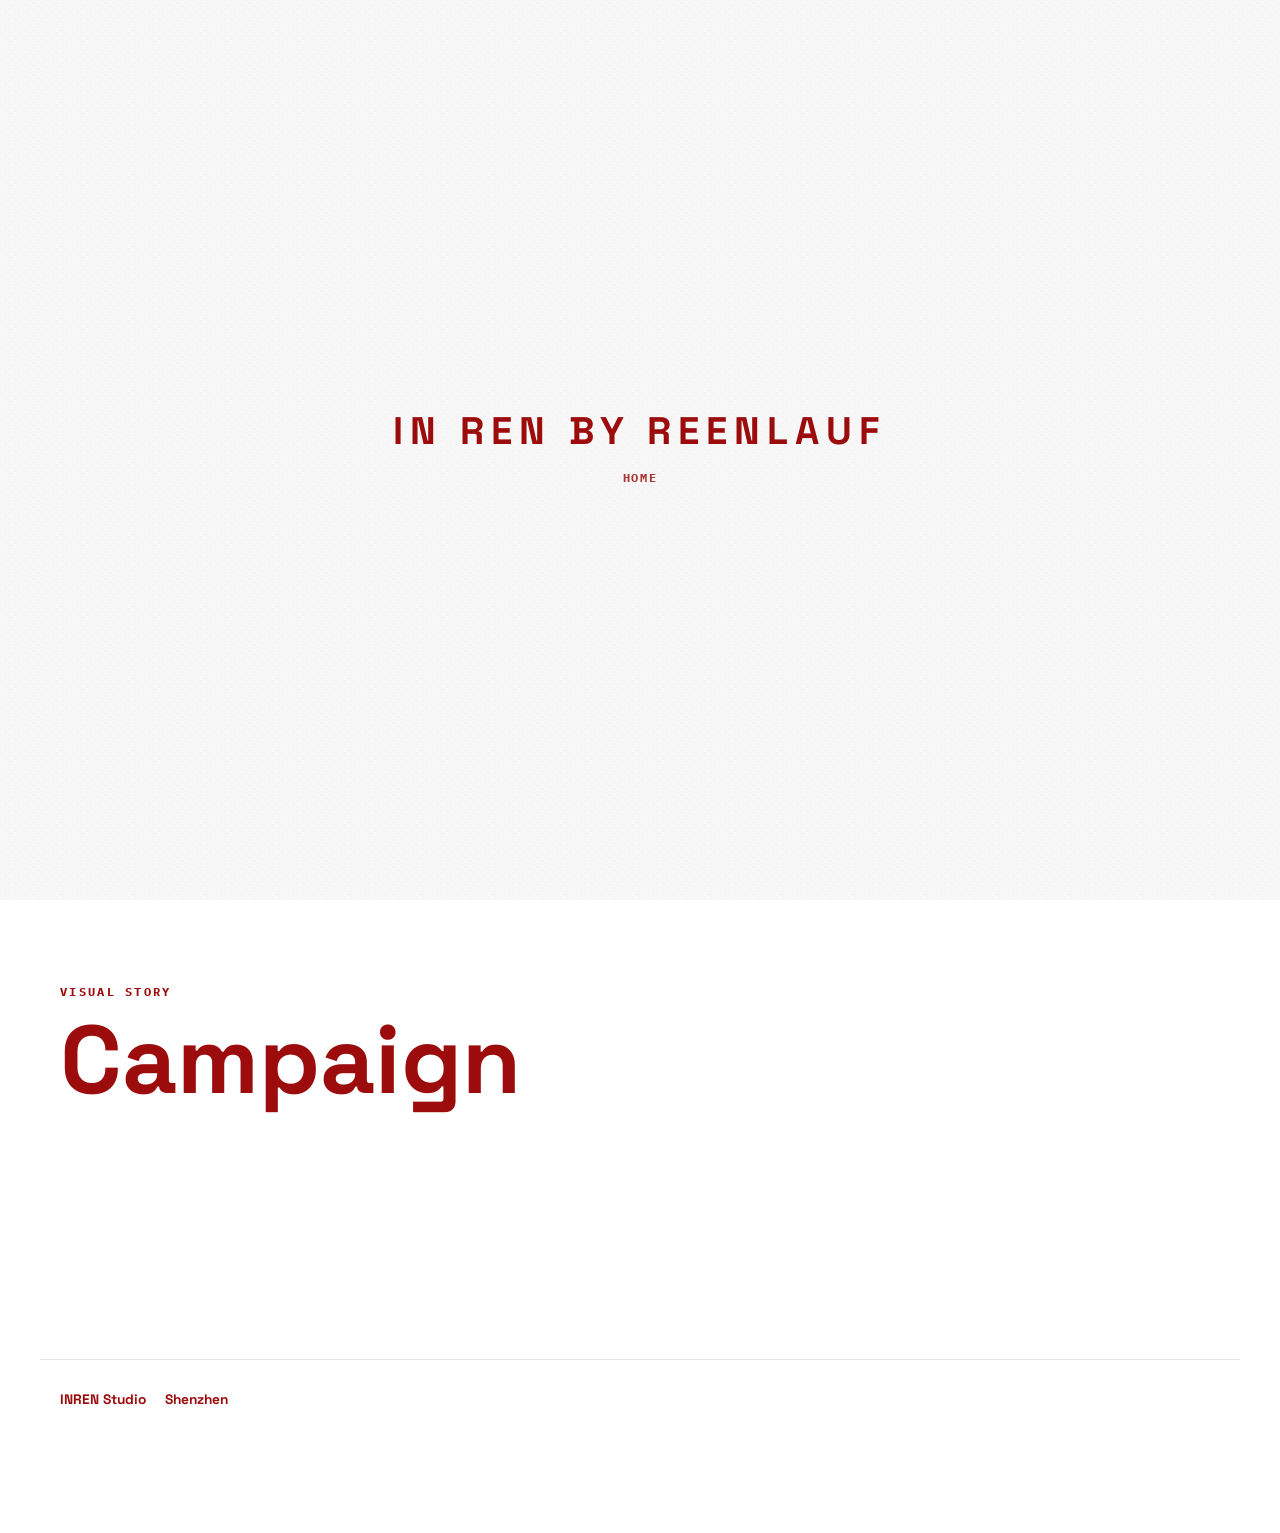
==== campaign.html @ cd832eb6 "feat: load site images from configurable R2 asset base" ====
<!DOCTYPE html>
<html lang="en">
  <head>
    <meta charset="UTF-8" />
    <meta name="viewport" content="width=device-width, initial-scale=1.0" />
    <title>IN REN BY REENLAUF | Campaign</title>
    <meta
      name="description"
      content="IN REN BY REENLAUF campaign showcase."
    />
    <link rel="preconnect" href="https://fonts.googleapis.com" />
    <link rel="preconnect" href="https://fonts.gstatic.com" crossorigin />
    <link
      href="https://fonts.googleapis.com/css2?family=Space+Grotesk:wght@400;500;600;700&family=IBM+Plex+Mono:wght@400;500&display=swap"
      rel="stylesheet"
    />
    <link rel="stylesheet" href="styles.css" />
    <link rel="icon" type="image/png" href="favicon.png" />
    <style>
      body.campaign-page {
        background-image: url('images/visuals/01/IN REN CAMPAIGN/0894.jpg');
        background-size: cover;
        background-position: center -80px;
        background-attachment: fixed;
        color: #9C0C0C;
      }

      .campaign-page .site-header,
      .campaign-page .site-header a,
      .campaign-page .site-header h1,
      .campaign-page .sub-hero,
      .campaign-page .sub-hero p,
      .campaign-page .sub-hero h1,
      .campaign-page .overline,
      .campaign-page .site-footer,
      .campaign-page .site-footer p {
        color: #9C0C0C;
      }

      .campaign-gallery {
        display: grid;
        grid-template-columns: repeat(3, 1fr);
        gap: 0.8rem;
        padding: 2rem 1.25rem;
        max-width: 1200px;
        margin: 0 auto;
      }

      .gallery-item {
        position: relative;
      }

      .gallery-item.landscape-item {
        grid-column: span 2;
        display: flex;
        justify-content: center;
      }

      .gallery-image {
        width: 100%;
        background-size: 100% auto;
        background-position: center;
        background-repeat: no-repeat;
        border: none;
        border-radius: 10px;
        transition: transform 0.3s ease, box-shadow 0.3s ease;
      }

      .gallery-image.landscape-fixed {
        width: 75%;
        aspect-ratio: 3 / 2;
        height: auto !important;
        background-size: cover;
      }

      .gallery-image:hover {
        transform: scale(1.02);
        box-shadow: 0 8px 24px rgba(0, 166, 82, 0.2);
      }

      @media (max-width: 768px) {
        .campaign-gallery {
          grid-template-columns: repeat(2, 1fr);
          gap: 0.8rem;
          padding: 1.5rem 1rem;
        }

        .gallery-item.landscape-item {
          grid-column: span 2;
        }

        .gallery-image.landscape-fixed {
          width: 75%;
        }
      }

      @media (max-width: 480px) {
        .campaign-gallery {
          grid-template-columns: 1fr;
          gap: 0.6rem;
          padding: 1rem;
        }

        .gallery-item.landscape-item {
          grid-column: span 1;
        }

        .gallery-image.landscape-fixed {
          width: 100%;
        }
      }

      .gallery-image {
        cursor: pointer;
      }

      .modal-overlay {
        display: none;
        position: fixed;
        top: 0;
        left: 0;
        width: 100%;
        height: 100%;
        background-color: rgba(0, 0, 0, 0.9);
        z-index: 9999;
        align-items: center;
        justify-content: center;
      }

      .modal-overlay.active {
        display: flex;
      }

      .modal-content {
        position: relative;
        max-width: 90vw;
        max-height: 90vh;
        display: flex;
        align-items: center;
        justify-content: center;
      }

      .campaign-modal-content {
        background: transparent;
        border: none;
        box-shadow: none;
      }

      .modal-image {
        max-width: 90vw;
        max-height: 90vh;
        object-fit: contain;
        border: none;
        outline: none;
        box-shadow: none;
        margin: 0;
        padding: 0;
        display: block;
      }
    </style>
  </head>
  <body class="season-page campaign-page">
    <div class="grain" aria-hidden="true"></div>

    <header class="site-header">
      <div class="header-brand">
        <a class="brand" href="index.html">IN REN BY REENLAUF</a>
      </div>
      <div class="header-nav">
        <nav class="site-nav" aria-label="Main navigation">
          <a href="index.html">Home</a>
        </nav>
      </div>
    </header>

    <main>
      <section class="sub-hero">
        <p class="overline">Visual Story</p>
        <h1>Campaign</h1>
      </section>

      <section class="campaign-gallery">
        <div class="gallery-item">
          <div class="gallery-image" style="background-image: url('images/visuals/01/IN REN CAMPAIGN/1011x.jpg');"></div>
        </div>
        <div class="gallery-item">
          <div class="gallery-image" style="background-image: url('images/visuals/01/IN REN CAMPAIGN/1274x.jpg');"></div>
        </div>
        <div class="gallery-item">
          <div class="gallery-image" style="background-image: url('images/visuals/01/IN REN CAMPAIGN/1340x.jpg');"></div>
        </div>
        <div class="gallery-item">
          <div class="gallery-image" style="background-image: url('images/visuals/01/IN REN CAMPAIGN/0760x.jpg');"></div>
        </div>
        <div class="gallery-item">
          <div class="gallery-image" style="background-image: url('images/visuals/01/IN REN CAMPAIGN/0783.jpg');"></div>
        </div>
        <div class="gallery-item">
          <div class="gallery-image" style="background-image: url('images/visuals/01/IN REN CAMPAIGN/0836x.jpg');"></div>
        </div>
        <div class="gallery-item">
          <div class="gallery-image" style="background-image: url('images/visuals/01/IN REN CAMPAIGN/0864x.jpg');"></div>
        </div>
        <div class="gallery-item">
          <div class="gallery-image" style="background-image: url('images/visuals/01/IN REN CAMPAIGN/1269x.jpg');"></div>
        </div>
      </section>

      <section class="campaign-gallery">
        <div class="gallery-item">
          <div class="gallery-image" style="background-image: url('images/visuals/03/7月/CP/LOOK2/3A9A7864.jpg');"></div>
        </div>
        <div class="gallery-item">
          <div class="gallery-image" style="background-image: url('images/visuals/03/7月/CP/LOOK2/3A9A7931.jpg');"></div>
        </div>
        <div class="gallery-item">
          <div class="gallery-image" style="background-image: url('images/visuals/03/7月/CP/LOOK1/inren07191336.jpg');"></div>
        </div>
        <div class="gallery-item">
          <div class="gallery-image" style="background-image: url('images/visuals/03/7月/CP/LOOK1/inren07191239.jpg');"></div>
        </div>
        <div class="gallery-item">
          <div class="gallery-image" style="background-image: url('images/visuals/03/7月/CP/LOOK1/inren07191218.jpg');"></div>
        </div>
        <div class="gallery-item">
          <div class="gallery-image" style="background-image: url('images/visuals/03/5月/CP look2/238A7598.jpg');"></div>
        </div>
        <div class="gallery-item">
          <div class="gallery-image" style="background-image: url('images/visuals/03/5月/CP look2/238A7443.jpg');"></div>
        </div>
        <div class="gallery-item">
          <div class="gallery-image" style="background-image: url('images/visuals/03/5月/CP look1/238A7214.jpg');"></div>
        </div>
        <div class="gallery-item">
          <div class="gallery-image" style="background-image: url('images/visuals/03/3月/238A96182.jpg');"></div>
        </div>
        <div class="gallery-item">
          <div class="gallery-image" style="background-image: url('images/visuals/03/3月/CP最终修图/LOOK1/238A9411.jpg');"></div>
        </div>
      </section>
    </main>

    <div class="modal-overlay" id="imageModal">
      <div class="modal-content campaign-modal-content">
        <img class="modal-image" id="modalImage" src="" alt="Enlarged image">
      </div>
    </div>

    <footer class="site-footer" id="contact">
      <p>INREN Studio</p>
      <p>Shenzhen</p>
    </footer>

    <script src="asset-base.js"></script>
    <script src="script.js"></script>
    <script>
      // 动态调整图片高度
      document.addEventListener('DOMContentLoaded', function() {
        const galleryImages = document.querySelectorAll('.gallery-image');
        const modal = document.getElementById('imageModal');
        const modalImage = document.getElementById('modalImage');
        const modalContent = document.querySelector('.campaign-modal-content');
        
        // 图片高度调整
        galleryImages.forEach(img => {
          const galleryItem = img.closest('.gallery-item');
          const backgroundImage = img.style.backgroundImage;
          const imageUrl = backgroundImage.replace(/url\(['"]?([^'")]+)['"]?\)/, '$1');
          
          const tempImg = new Image();
          tempImg.onload = function() {
            if (this.width > this.height) {
              img.classList.add('landscape-fixed');
              galleryItem?.classList.add('landscape-item');
              img.style.height = '';
            } else {
              img.classList.remove('landscape-fixed');
              galleryItem?.classList.remove('landscape-item');
              const aspectRatio = this.height / this.width;
              const containerWidth = img.offsetWidth;
              const calculatedHeight = containerWidth * aspectRatio;
              img.style.height = calculatedHeight + 'px';
            }
          };
          tempImg.src = imageUrl;

          // 点击放大图片
          img.addEventListener('click', function() {
            modalImage.src = imageUrl;
            modal.classList.add('active');
            document.body.style.overflow = 'hidden';
          });
        });

        // 点击任意位置关闭
        modal.addEventListener('click', function(e) {
          modal.classList.remove('active');
          document.body.style.overflow = 'auto';
        });

        // 按 ESC 键关闭
        document.addEventListener('keydown', function(e) {
          if (e.key === 'Escape') {
            modal.classList.remove('active');
            document.body.style.overflow = 'auto';
          }
        });
      });
    </script>
  </body>
</html>
---- styles.css ----
:root {
  --bg: #000000;
  --ink: #2d5847;
  --muted: #5a9970;
  --card: rgba(45, 88, 71, 0.62);
  --line: rgba(0, 100, 60, 0.3);
  --accent: #00a652;
  --shadow: rgba(0, 0, 0, 0.5);
  --brand-mx: 50%;
  --brand-my: 50%;
  --brand-radius: 120px;
  --brand-rgb-offset: 0px;
}

* {
  box-sizing: border-box;
}

html,
body {
  margin: 0;
  padding: 0;
}

body {
  font-family: "Space Grotesk", sans-serif;
  color: var(--ink);
  font-weight: 700;
  background:
    radial-gradient(circle at 8% 10%, rgba(0, 166, 82, 0.15) 0%, transparent 32%),
    radial-gradient(circle at 90% 82%, rgba(45, 88, 71, 0.2) 0%, transparent 34%),
    linear-gradient(180deg, #1a1a1a 0%, var(--bg) 58%, #000000 100%);
  min-height: 100vh;
  line-height: 1.45;
}

.grain {
  position: fixed;
  inset: 0;
  pointer-events: none;
  opacity: 0.045;
  background-image: repeating-radial-gradient(circle at 0 0, #000 0, transparent 2px),
    repeating-radial-gradient(circle at 100% 100%, #000 0, transparent 2px);
  background-size: 9px 9px;
  z-index: 0;
}

.site-header,
main,
.site-footer {
  position: relative;
  z-index: 1;
}

.modal-overlay {
  position: fixed;
  inset: 0;
  background-color: rgba(0, 0, 0, 0.8);
  display: flex;
  justify-content: center;
  align-items: center;
  z-index: 9999;
  opacity: 1;
  transition: opacity 0.3s ease;
}

.modal-overlay.hidden {
  opacity: 0;
  pointer-events: none;
}

.modal-content {
  background-color: var(--bg);
  border: 1px solid var(--ink);
  border-radius: 14px;
  padding: 2rem;
  max-width: 500px;
  width: 90%;
  text-align: center;
}

.modal-content p {
  font-family: "Space Grotesk", sans-serif;
  color: var(--ink);
  font-weight: 700;
  margin: 0 0 1.5rem 0;
  line-height: 1.6;
  font-size: 1.3rem;
}

.modal-content a {
  color: var(--accent);
  text-decoration: none;
  font-weight: 700;
}

.modal-content a:hover {
  text-decoration: underline;
}

.modal-close-btn {
  background-color: transparent;
  border: 1px solid var(--ink);
  color: var(--ink);
  padding: 0.75rem 1.5rem;
  font-family: "Space Grotesk", sans-serif;
  font-weight: 700;
  font-size: 0.9rem;
  cursor: pointer;
  border-radius: 8px;
  transition: all 0.2s ease;
}

.modal-close-btn:hover {
  background-color: var(--ink);
  color: var(--bg);
}

.site-header {
  width: 100%;
  height: 100vh;
  position: relative;
  display: flex;
  flex-direction: column;
  justify-content: center;
  align-items: center;
  border-bottom: none;
}

.header-brand {
  width: 100%;
  text-align: center;
  padding: 0 1.25rem;
}

.home-page .site-header {
  justify-content: flex-start;
  align-items: flex-start;
}

.home-page .header-brand {
  text-align: left;
  padding: 1rem 1.25rem 0;
}

.home-page .home-right-image {
  position: absolute;
  right: 2.2rem;
  top: 50%;
  transform: translateY(-50%);
  width: min(50.4vw, 672px);
  height: auto;
  aspect-ratio: var(--home-image-ratio, 3 / 4);
  max-height: min(93.6vh, 984px);
  background-image: var(--home-right-image-url, url("images/visuals/01/IN REN CAMPAIGN/0836x.jpg"));
  background-size: cover;
  background-position: center;
  background-repeat: no-repeat;
  pointer-events: auto;
  overflow: hidden;
  isolation: isolate;
  --ripple-x: 50%;
  --ripple-y: 50%;
  --wave-shift-x: 0px;
  --wave-shift-y: 0px;
}

.home-page .home-right-image::before,
.home-page .home-right-image::after {
  content: "";
  position: absolute;
  inset: 0;
  pointer-events: none;
  opacity: 0;
  transition: opacity 180ms ease;
  transform-origin: var(--ripple-x) var(--ripple-y);
  will-change: transform, opacity;
}

.home-page .home-right-image::before {
  background-image: var(--home-right-image-url, url("images/visuals/01/IN REN CAMPAIGN/0836x.jpg"));
  background-size: cover;
  background-position: calc(50% + var(--wave-shift-x)) calc(50% + var(--wave-shift-y));
  background-repeat: no-repeat;
  mix-blend-mode: normal;
  filter: none;
  mask-image: radial-gradient(
    circle 16vmin at var(--ripple-x) var(--ripple-y),
    rgba(0, 0, 0, 1) 0%,
    rgba(0, 0, 0, 0.92) 28%,
    rgba(0, 0, 0, 0.62) 52%,
    rgba(0, 0, 0, 0.2) 68%,
    transparent 80%
  );
  animation: home-water-refract 1.15s ease-in-out infinite;
}

.home-page .home-right-image::after {
  content: "";
  background: transparent;
  mix-blend-mode: normal;
  animation: none;
}

.home-page .home-right-image.ripple-active::before {
  opacity: 1;
}

@keyframes home-water-refract {
  0% {
    transform: translate3d(0, 0, 0);
    filter: none;
  }
  50% {
    transform: translate3d(0.32%, -0.32%, 0);
    filter: none;
  }
  100% {
    transform: translate3d(0, 0, 0);
    filter: none;
  }
}

@keyframes home-water-rings {
  0% {
    transform: scale(0.88);
    opacity: 0.9;
  }
  100% {
    transform: scale(1.28);
    opacity: 0.25;
  }
}

.home-btns {
  position: absolute;
  bottom: 10px;
  left: 10px;
  width: calc(100% - 20px);
  display: flex;
  gap: 0;
  padding: 0;
  border: 1px solid var(--ink);
  border-radius: 0 0 14px 14px;
  overflow: visible;
}

.home-btn-wrap {
  flex: 1;
  position: static;
  display: flex;
}

.home-btn-wrap > .home-btn {
  flex: 1;
  border-right: 1px solid var(--ink);
  border-radius: 0 0 0 13px;
}

.home-btns > .home-btn {
  border-radius: 0 0 13px 0;
}

.shop-dropdown {
  position: absolute;
  bottom: 100%;
  left: -1px;
  width: calc(100% + 2px);
  display: flex;
  flex-direction: column;
  gap: 0;
  padding: 0;
  border: 1px solid var(--ink);
  border-bottom: 1px solid var(--ink);
  border-radius: 14px 14px 0 0;
  overflow: hidden;
  background: #000000;
  backdrop-filter: blur(8px);
  z-index: 21;
  opacity: 0;
  pointer-events: none;
  transform: translateY(6px);
  transition: opacity 200ms ease, transform 200ms ease;
}

.home-btn-wrap.open .shop-dropdown {
  opacity: 1;
  pointer-events: auto;
  transform: translateY(0);
}

.shop-drop-item {
  display: block;
  padding: 1.1rem 1.4rem;
  border-bottom: 1px solid var(--ink);
  text-align: left;
  text-indent: 0;
  text-transform: uppercase;
  font-family: "IBM Plex Mono", monospace;
  font-size: 0.68rem;
  letter-spacing: 0.16em;
  text-decoration: none;
  color: #00a652;
  font-weight: 700;
  transition: background 180ms ease, color 180ms ease;
}

.shop-drop-item:last-child {
  border-bottom: none;
}

.shop-drop-item:hover {
  background: var(--accent);
  color: #fff;
}

.home-btn {
  flex: 1;
  display: block;
  padding: 1.4rem;
  border: none;
  border-radius: 0;
  text-align: left;
  text-transform: uppercase;
  font-family: "IBM Plex Mono", monospace;
  font-size: 0.72rem;
  letter-spacing: 0.16em;
  text-decoration: none;
  color: var(--ink);
  background: transparent;
  font-weight: 700;
  transition: background 180ms ease, color 180ms ease;
}

.home-btn:hover {
  background: var(--accent);
  color: #fff;
}

.brand {
  text-decoration: none;
  color: var(--ink);
  font-family: "Space Grotesk", sans-serif;
  font-size: clamp(1.4rem, 3vw, 2.6rem);
  font-weight: 900;
  letter-spacing: 0.18em;
}

.brand-button {
  display: inline-block;
  padding: 0.9rem 1.4rem;
  border: 1px solid transparent;
  border-radius: 10px;
  position: relative;
  overflow: hidden;
  isolation: isolate;
  transition: color 180ms ease;
}

.brand-label,
.brand-label-r,
.brand-label-b {
  position: relative;
  display: inline-block;
  pointer-events: none;
}

.brand-label {
  z-index: 2;
}

.brand-label-r,
.brand-label-b {
  position: absolute;
  inset: 0;
  display: grid;
  place-items: center;
  z-index: 4;
  opacity: 0;
  transition: opacity 100ms linear;
  color: currentColor;
  mix-blend-mode: screen;
  -webkit-mask-image: radial-gradient(
    circle var(--brand-radius) at var(--brand-mx) var(--brand-my),
    rgba(0, 0, 0, 1) 0%,
    rgba(0, 0, 0, 0.94) 45%,
    rgba(0, 0, 0, 0.36) 75%,
    rgba(0, 0, 0, 0) 100%
  );
  mask-image: radial-gradient(
    circle var(--brand-radius) at var(--brand-mx) var(--brand-my),
    rgba(0, 0, 0, 1) 0%,
    rgba(0, 0, 0, 0.94) 45%,
    rgba(0, 0, 0, 0.36) 75%,
    rgba(0, 0, 0, 0) 100%
  );
}

.brand-label-r {
  transform: translateX(calc(var(--brand-rgb-offset) * -1));
  text-shadow: 1px 0 0 rgba(255, 0, 0, 0.9), 3px 0 6px rgba(255, 0, 0, 0.7);
}

.brand-label-b {
  transform: translateX(var(--brand-rgb-offset));
  text-shadow: -1px 0 0 rgba(0, 180, 255, 0.95), -3px 0 6px rgba(0, 180, 255, 0.7);
}

.brand-glitch-canvas {
  position: absolute;
  inset: 0;
  width: 100%;
  height: 100%;
  pointer-events: none;
  z-index: 3;
  opacity: 0;
  transition: opacity 100ms linear;
}

.brand-button.glitch-active .brand-glitch-canvas,
.brand-button.glitch-active .brand-label-r,
.brand-button.glitch-active .brand-label-b {
  opacity: 1;
}

.brand-button:hover {
  color: var(--accent);
  animation: brand-hover-to-deep-red 260ms ease forwards 1s;
}

@keyframes brand-hover-to-deep-red {
  from {
    color: var(--accent);
  }
  to {
    color: #9c0c0c;
  }
}

.header-nav {
  max-width: 1200px;
  margin: 0 auto;
  padding: 0.7rem 1.25rem;
  display: flex;
  justify-content: space-between;
  align-items: center;
}

.site-nav {
  display: flex;
  gap: 1.4rem;
  text-transform: uppercase;
  font-size: 0.72rem;
  font-family: "IBM Plex Mono", monospace;
  letter-spacing: 0.14em;
}

.site-nav a,
.cta-link {
  color: var(--ink);
  text-decoration: none;
  opacity: 0.82;
  transition: opacity 180ms ease;
  font-weight: 700;
}

.site-nav a:hover,
.cta-link:hover {
  opacity: 1;
}

.cta-link {
  font-size: 0.75rem;
  font-family: "IBM Plex Mono", monospace;
  letter-spacing: 0.12em;
  text-transform: uppercase;
}

main {
  max-width: 1200px;
  margin: 0 auto;
  padding: 1.25rem;
}

.hero {
  padding: clamp(3.4rem, 7vw, 7rem) 0 clamp(2.5rem, 5vw, 5rem);
  max-width: 780px;
  animation: riseIn 760ms ease both;
}

.overline {
  text-transform: uppercase;
  font-size: 0.72rem;
  font-family: "IBM Plex Mono", monospace;
  letter-spacing: 0.2em;
  color: var(--muted);
  margin: 0 0 0.9rem;
  font-weight: 700;
}

h1,
h2 {
  font-family: "Space Grotesk", sans-serif;
  font-weight: 900;
  margin: 0;
}

h1 {
  font-size: clamp(2.4rem, 7.5vw, 6.2rem);
  line-height: 0.95;
  max-width: 9.5ch;
}

.hero-copy {
  margin: 1.2rem 0 1.8rem;
  max-width: 55ch;
  color: var(--muted);
  font-size: clamp(0.95rem, 1.2vw, 1.08rem);
}

.sub-hero {
  padding: clamp(2.6rem, 5vw, 5.2rem) 0 clamp(1.8rem, 3.2vw, 2.8rem);
  max-width: 840px;
  animation: riseIn 760ms ease both;
}

.primary-btn {
  display: inline-block;
  padding: 0.82rem 1.25rem;
  border: 1px solid #000000;
  text-transform: uppercase;
  font-family: "IBM Plex Mono", monospace;
  letter-spacing: 0.14em;
  font-size: 0.7rem;
  text-decoration: none;
  color: var(--accent);
  font-weight: 700;
  transition: transform 180ms ease, background-color 180ms ease, color 180ms ease;
}

.primary-btn:hover {
  transform: translateY(-2px);
  background: var(--accent);
  color: #fff;
}

.collections {
  display: grid;
  grid-template-columns: repeat(12, 1fr);
  gap: 1rem;
  margin: 1rem 0 4.6rem;
}

.look-card {
  grid-column: span 6;
  background: var(--card);
  border: 1px solid var(--line);
  box-shadow: 0 20px 40px -32px var(--shadow);
  backdrop-filter: blur(5px);
  overflow: hidden;
  animation: riseIn 760ms ease both;
}

.look-card:nth-child(2) {
  animation-delay: 80ms;
}

.look-card:nth-child(3) {
  animation-delay: 160ms;
}

.look-card-large {
  grid-column: span 12;
}

.season-grid {
  display: grid;
  gap: 1rem;
  margin: 0 0 4.6rem;
}

.season-card {
  display: grid;
  grid-template-columns: minmax(260px, 1fr) minmax(260px, 1fr);
  background: #000000;
  border: 1px solid var(--line);
  box-shadow: 0 20px 40px -32px var(--shadow);
  backdrop-filter: blur(5px);
  overflow: hidden;
  animation: riseIn 760ms ease both;
}

.season-card:nth-child(2) {
  animation-delay: 90ms;
}

.season-card:nth-child(3) {
  animation-delay: 180ms;
}

.season-content {
  padding: clamp(1.4rem, 3vw, 2.8rem);
  display: flex;
  flex-direction: column;
  gap: 0.9rem;
  justify-content: center;
}

.season-content h2 {
  font-size: clamp(2rem, 4.2vw, 3.8rem);
  line-height: 0.9;
  color: #00a652;
}

.season-content p {
  margin: 0;
  color: var(--muted);
  max-width: 38ch;
}

.placeholder {
  min-height: 360px;
}

.placeholder-warm {
  background:
    linear-gradient(145deg, #e8f5ef 0%, #a8d5b8 58%, #2d5847 100%),
    radial-gradient(circle at 18% 20%, rgba(255, 255, 255, 0.55) 0%, transparent 35%);
}

.placeholder-cool {
  background:
    linear-gradient(160deg, #e0ecdf 0%, #70c47c 50%, #00a652 100%),
    radial-gradient(circle at 80% 25%, rgba(224, 242, 224, 0.35) 0%, transparent 40%);
}

.placeholder-neutral {
  background:
    linear-gradient(120deg, #eef5f0 0%, #8fbe9a 48%, #2d5847 100%),
    radial-gradient(circle at 22% 70%, rgba(255, 255, 255, 0.3) 0%, transparent 42%);
}

.placeholder-season-one {
  background:
    linear-gradient(140deg, #e8f5f0 0%, #7fb598 50%, #1a3a2a 100%),
    radial-gradient(circle at 20% 25%, rgba(254, 255, 255, 0.38) 0%, transparent 35%);
}

.placeholder-season-two {
  background:
    linear-gradient(140deg, #e0ede8 0%, #5fa873 45%, #00a652 100%),
    radial-gradient(circle at 82% 23%, rgba(224, 242, 224, 0.28) 0%, transparent 40%);
}

.placeholder-season-three {
  background:
    linear-gradient(130deg, #eef5f1 0%, #7fb598 42%, #2d5847 100%),
    radial-gradient(circle at 18% 78%, rgba(255, 255, 255, 0.28) 0%, transparent 42%);
}

.season-page .look-card {
  background: #000000;
}

.season-page {
  background:
    radial-gradient(circle at 8% 10%, rgba(0, 166, 82, 0.15) 0%, transparent 32%),
    radial-gradient(circle at 90% 82%, rgba(45, 88, 71, 0.2) 0%, transparent 34%),
    linear-gradient(180deg, #1a1a1a 0, #000000 85vh, #000000 100%);
  padding-bottom: 4.6rem;
}

.season-page .site-header {
  z-index: 1000;
}

.season-page main,
.season-page .site-footer {
  z-index: 1;
}

.season-page .home-btns {
  position: fixed;
  left: 10px;
  bottom: 10px;
  width: calc(100% - 20px);
  z-index: 1000;
  pointer-events: auto;
}

.season-page .shop-dropdown {
  z-index: 1001;
  pointer-events: auto;
}

.season-page .home-btn,
.season-page .shop-drop-item {
  position: relative;
  z-index: 1002;
  pointer-events: auto;
  touch-action: manipulation;
}

.season-page .placeholder-warm {
  background:
    linear-gradient(145deg, #0a170f 0%, #12311f 58%, #1f4d35 100%),
    radial-gradient(circle at 18% 20%, rgba(0, 166, 82, 0.22) 0%, transparent 35%);
}

.season-page .placeholder-cool {
  background:
    linear-gradient(160deg, #08140e 0%, #103323 50%, #005a2c 100%),
    radial-gradient(circle at 80% 25%, rgba(0, 166, 82, 0.2) 0%, transparent 40%);
}

.season-page .placeholder-neutral {
  background:
    linear-gradient(120deg, #0a1510 0%, #143927 48%, #1d4a34 100%),
    radial-gradient(circle at 22% 70%, rgba(0, 166, 82, 0.18) 0%, transparent 42%);
}

.season-page .placeholder-season-one {
  background:
    linear-gradient(140deg, #08130d 0%, #113622 50%, #183f2e 100%),
    radial-gradient(circle at 20% 25%, rgba(0, 166, 82, 0.2) 0%, transparent 35%);
}

.season-page .placeholder-season-two {
  background:
    linear-gradient(140deg, #07120c 0%, #0f321f 45%, #005a2c 100%),
    radial-gradient(circle at 82% 23%, rgba(0, 166, 82, 0.18) 0%, transparent 40%);
}

.season-page .placeholder-season-three {
  background:
    linear-gradient(130deg, #08130d 0%, #123622 42%, #1b4631 100%),
    radial-gradient(circle at 18% 78%, rgba(0, 166, 82, 0.18) 0%, transparent 42%);
}

.look-meta {
  padding: 1.05rem 1.15rem 1.2rem;
  display: flex;
  justify-content: space-between;
  gap: 1rem;
  align-items: baseline;
}

.look-meta h2 {
  font-size: clamp(1.2rem, 2vw, 1.65rem);
  letter-spacing: 0.02em;
  font-weight: 900;
}

.look-meta p {
  margin: 0;
  color: var(--muted);
  font-size: 0.84rem;
  text-transform: uppercase;
  letter-spacing: 0.08em;
}

.about,
.newsletter {
  padding: clamp(2.2rem, 4vw, 3.6rem) 0;
  border-top: 1px solid rgba(25, 24, 23, 0.12);
}

.about h2,
.newsletter h2 {
  font-size: clamp(1.7rem, 3.2vw, 2.7rem);
  line-height: 1;
  max-width: 16ch;
}

.about p {
  max-width: 60ch;
  color: var(--muted);
}

.newsletter {
  display: grid;
  grid-template-columns: 1fr auto;
  gap: 1rem;
  align-items: end;
}

.newsletter-form {
  display: flex;
  align-items: stretch;
  gap: 0.55rem;
}

.newsletter-form input {
  min-width: min(58vw, 320px);
  border: 1px solid var(--line);
  background: rgba(45, 88, 71, 0.78);
  padding: 0.75rem 0.9rem;
  font-size: 0.95rem;
  color: #00ff00;
}

.newsletter-form button {
  border: 1px solid #000000;
  background: var(--accent);
  color: #fff;
  padding: 0.75rem 1rem;
  text-transform: uppercase;
  letter-spacing: 0.12em;
  font-size: 0.68rem;
  font-weight: 700;
  cursor: pointer;
}

.site-footer {
  max-width: 1200px;
  margin: 0 auto;
  padding: 1rem 1.25rem 2.25rem;
  border-top: 1px solid rgba(25, 24, 23, 0.1);
  display: flex;
  gap: 1.2rem;
  flex-wrap: wrap;
  color: var(--muted);
  font-size: 0.86rem;
}

.sr-only {
  position: absolute;
  width: 1px;
  height: 1px;
  padding: 0;
  margin: -1px;
  overflow: hidden;
  clip: rect(0, 0, 0, 0);
  border: 0;
}

@keyframes riseIn {
  from {
    opacity: 0;
    transform: translateY(16px);
  }
  to {
    opacity: 1;
    transform: translateY(0);
  }
}

/* ── Contact page ─────────────────────────────── */

.contact-header {
  height: auto;
  border-bottom: 1px solid var(--line);
}

.contact-header .header-brand {
  border-bottom: 1px solid var(--line);
}

.contact-main {
  max-width: 1200px;
  margin: 0 auto;
  padding: 3.6rem 1.25rem 5rem;
}

.contact-grid {
  display: grid;
  grid-template-columns: repeat(4, 1fr);
  gap: 0;
  border: 1px solid var(--line);
  margin-bottom: 3.2rem;
}

.contact-col {
  padding: 2rem 1.6rem;
  border-right: 1px solid var(--line);
  display: flex;
  flex-direction: column;
  gap: 0.5rem;
}

.contact-col:last-child {
  border-right: none;
}

.contact-line {
  font-family: "Space Grotesk", sans-serif;
  font-size: 0.95rem;
  margin: 0;
  color: var(--ink);
  font-weight: 700;
}

.contact-line.muted {
  color: var(--muted);
  font-size: 0.85rem;
}

.contact-link {
  text-decoration: none;
  color: var(--ink);
  font-weight: 700;
  transition: opacity 180ms ease;
}

.contact-link:hover {
  opacity: 0.5;
}

.contact-form-wrap {
  border: 1px solid var(--line);
  padding: 2.4rem;
}

.contact-form-wrap > .overline {
  margin-bottom: 1.6rem;
}

.contact-order-section {
  border: 1px solid var(--line);
  padding: 2.4rem;
  margin-top: 2rem;
  display: flex;
  flex-direction: column;
  gap: 0.8rem;
}

.contact-wechat-id {
  font-family: "Space Grotesk", sans-serif;
  font-size: 1rem;
  font-weight: 900;
  color: var(--accent);
  margin: 0;
  letter-spacing: 0.08em;
}

.contact-form {
  display: flex;
  flex-direction: column;
  gap: 1.2rem;
}

.form-row {
  display: grid;
  grid-template-columns: 1fr 1fr;
  gap: 1.2rem;
}

.form-field {
  display: flex;
  flex-direction: column;
  gap: 0.4rem;
}

.form-field label {
  font-family: "IBM Plex Mono", monospace;
  font-size: 0.68rem;
  text-transform: uppercase;
  letter-spacing: 0.14em;
  color: var(--muted);
  font-weight: 700;
}

.form-field input,
.form-field textarea {
  border: 1px solid var(--line);
  background: rgba(45, 88, 71, 0.78);
  padding: 0.75rem 0.9rem;
  font-family: "Space Grotesk", sans-serif;
  font-size: 0.92rem;
  color: #00ff00;
  resize: vertical;
}

.form-field input::placeholder,
.form-field textarea::placeholder {
  color: var(--muted);
  opacity: 0.7;
}

.contact-submit {
  align-self: flex-start;
  border: 1px solid #000000;
  background: var(--accent);
  color: #fff;
  padding: 0.82rem 2rem;
  font-family: "IBM Plex Mono", monospace;
  font-size: 0.7rem;
  text-transform: uppercase;
  letter-spacing: 0.14em;
  font-weight: 700;
  cursor: pointer;
  transition: background 180ms ease, color 180ms ease;
}

.contact-submit:hover {
  background: transparent;
  color: var(--accent);
}

@media (max-width: 940px) {
  .home-page .home-right-image {
    right: 1.25rem;
    width: min(60vw, 504px);
    height: auto;
    max-height: min(74.4vh, 744px);
  }

  .header-nav {
    flex-direction: column;
    align-items: flex-start;
    gap: 0.6rem;
    padding: 0.8rem 1.25rem;
  }

  .header-brand {
    padding: 1.1rem 1.25rem 0.9rem;
  }

  .collections {
    gap: 0.85rem;
  }

  .look-card,
  .look-card-large {
    grid-column: span 12;
  }

  .season-card {
    grid-template-columns: 1fr;
  }

  .placeholder {
    min-height: 260px;
  }

  .look-meta {
    flex-direction: column;
    align-items: flex-start;
  }

  .newsletter {
    grid-template-columns: 1fr;
  }

  .newsletter-form {
    width: 100%;
    flex-wrap: wrap;
  }

  .newsletter-form input,
  .newsletter-form button {
    width: 100%;
  }
  .contact-grid {
    grid-template-columns: 1fr 1fr;
  }

  .contact-col:nth-child(2) {
    border-right: none;
  }

  .contact-col:nth-child(3) {
    border-top: 1px solid var(--line);
    border-right: 1px solid var(--line);
  }

  .contact-col:nth-child(4) {
    border-top: 1px solid var(--line);
  }

  .form-row {
    grid-template-columns: 1fr;
  }
}

@media (max-width: 560px) {
  .home-page .home-right-image {
    display: none;
  }

  .site-nav {
    flex-wrap: wrap;
    gap: 0.9rem;
  }

  h1 {
    max-width: 11ch;
  }

  .hero-copy {
    max-width: 100%;
  }
}
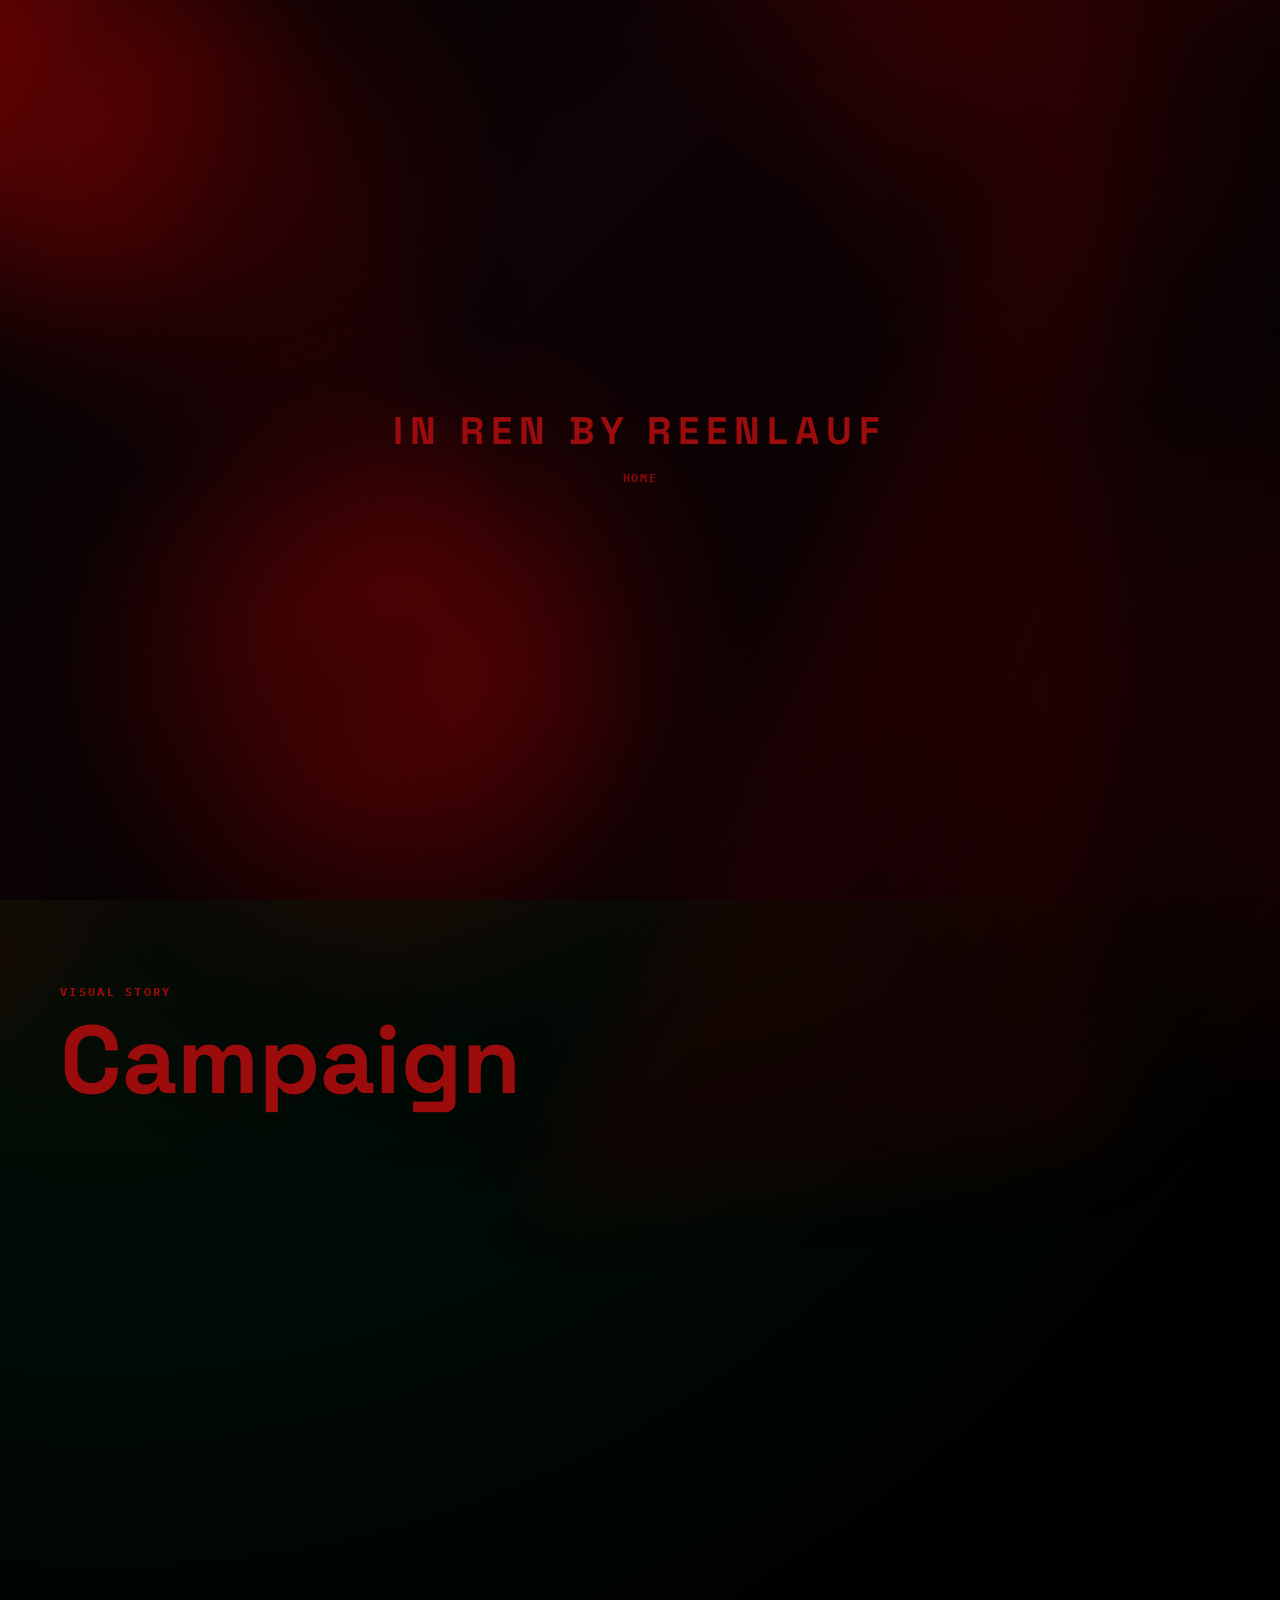
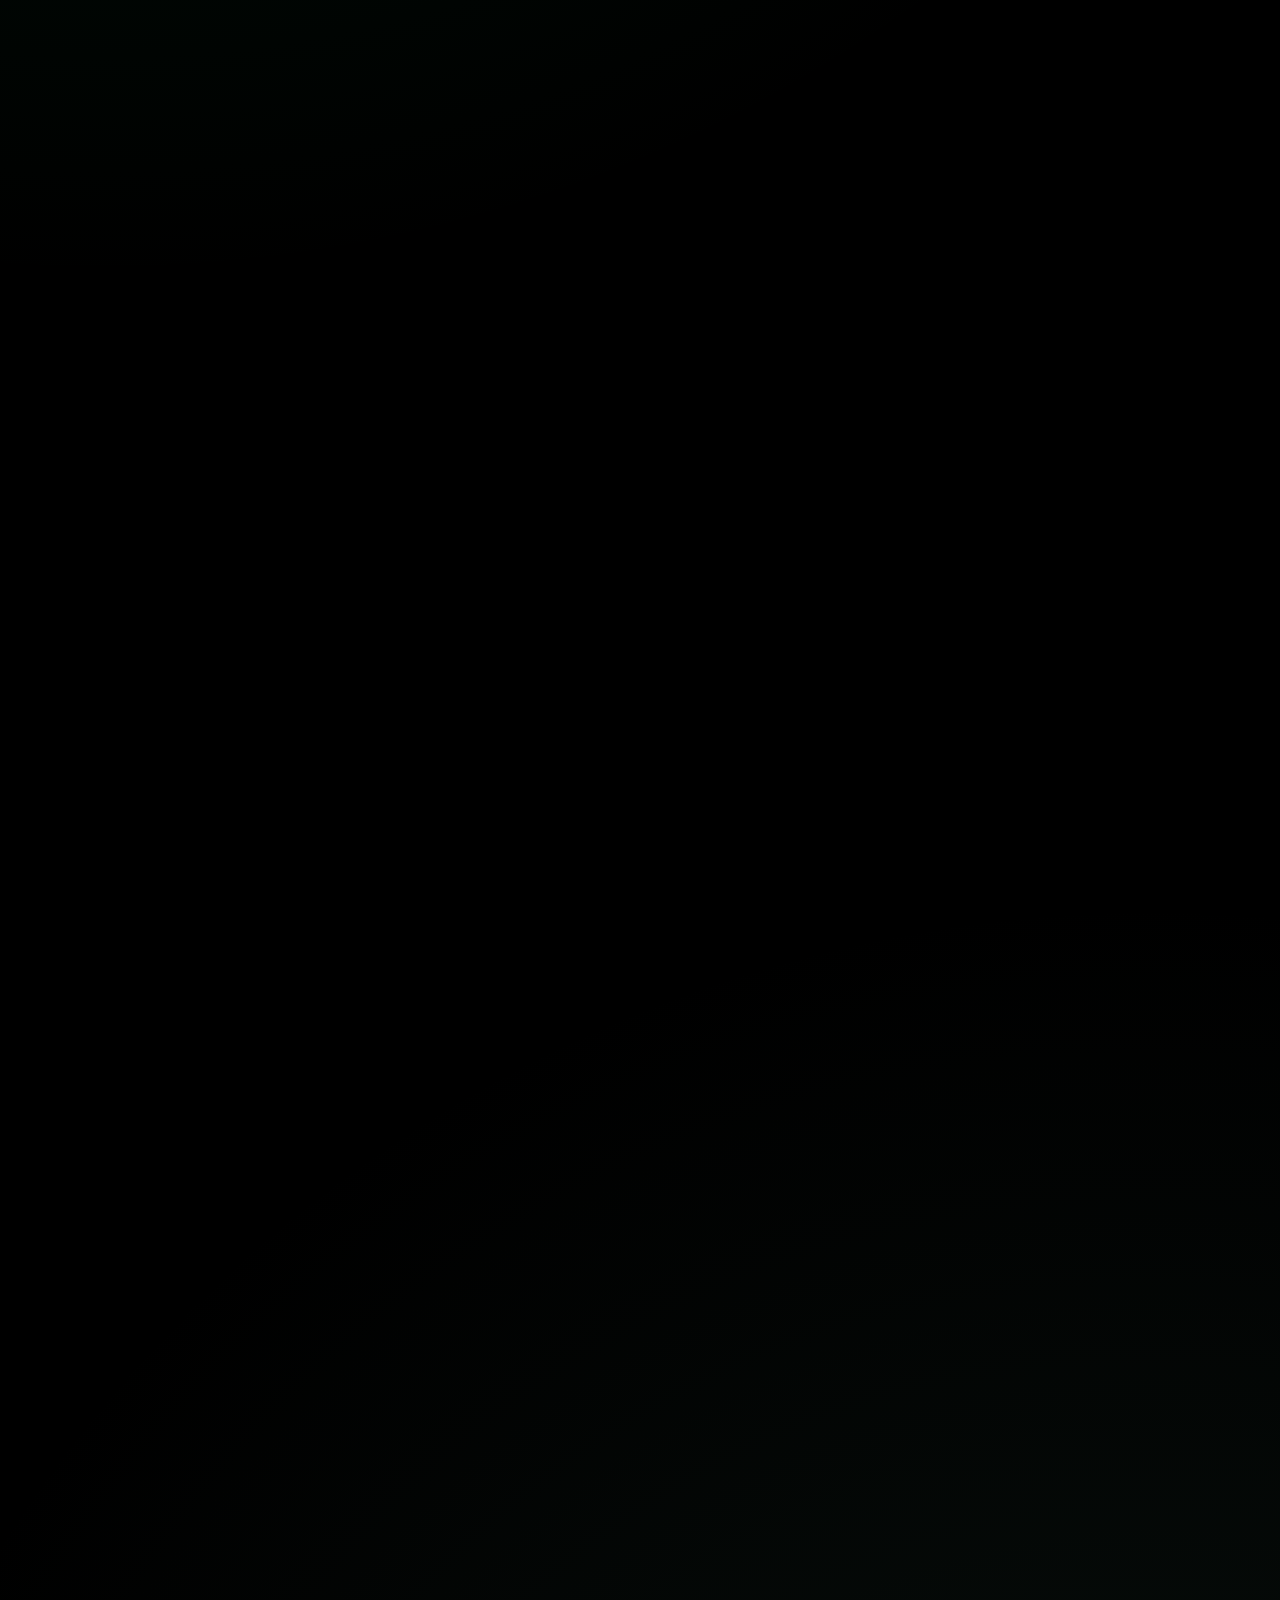
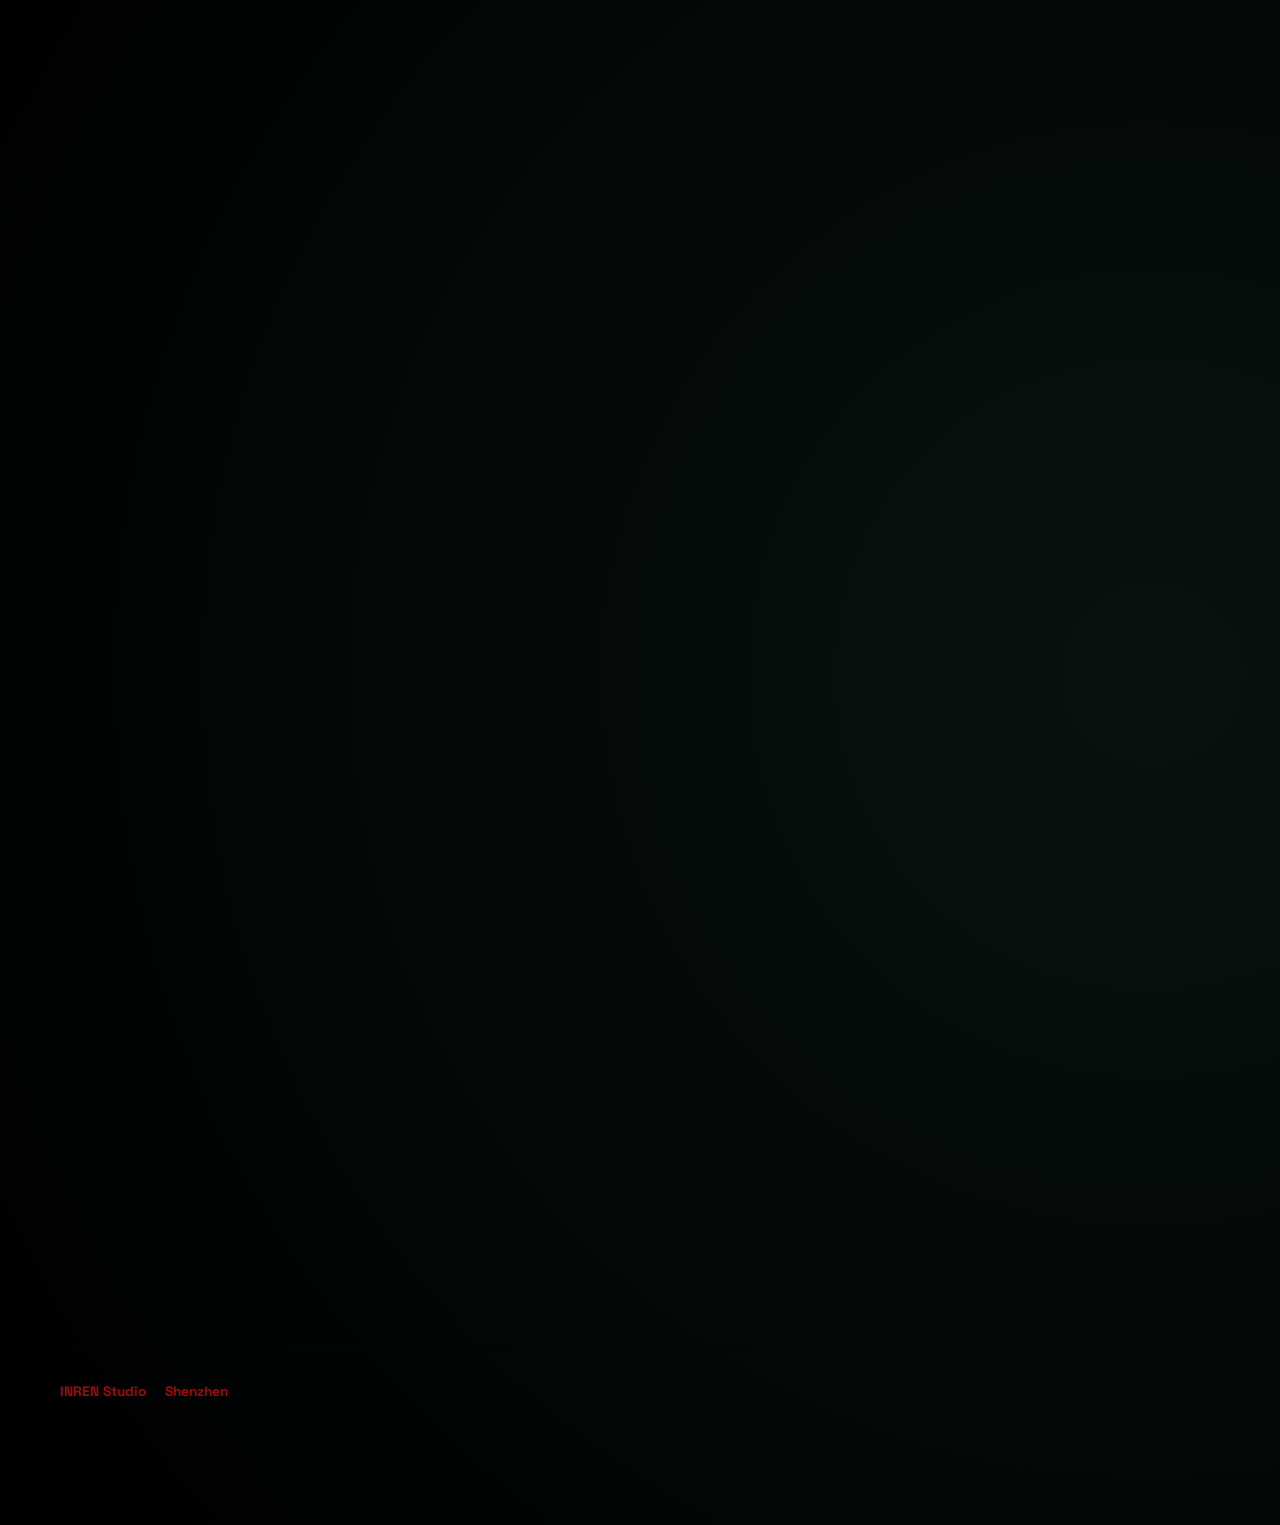
==== commit 8f6cc307: "fix: make campaign background a fixed backdrop layer" ====
--- a/campaign.html
+++ b/campaign.html
@@ -10,6 +10,11 @@
     />
     <link rel="preconnect" href="https://fonts.googleapis.com" />
     <link rel="preconnect" href="https://fonts.gstatic.com" crossorigin />
+    <link rel="preconnect" href="https://pub-c58cbb9b5fbc44bb8be16a02a06946f2.r2.dev" crossorigin />
+    <link rel="preload" as="image" href="https://pub-c58cbb9b5fbc44bb8be16a02a06946f2.r2.dev/images/visuals/01/IN%20REN%20CAMPAIGN/1011x.jpg" />
+    <link rel="preload" as="image" href="https://pub-c58cbb9b5fbc44bb8be16a02a06946f2.r2.dev/images/visuals/01/IN%20REN%20CAMPAIGN/1274x.jpg" />
+    <link rel="preload" as="image" href="https://pub-c58cbb9b5fbc44bb8be16a02a06946f2.r2.dev/images/visuals/01/IN%20REN%20CAMPAIGN/1340x.jpg" />
+    <link rel="preload" as="image" href="https://pub-c58cbb9b5fbc44bb8be16a02a06946f2.r2.dev/images/visuals/01/IN%20REN%20CAMPAIGN/0760x.jpg" />
     <link
       href="https://fonts.googleapis.com/css2?family=Space+Grotesk:wght@400;500;600;700&family=IBM+Plex+Mono:wght@400;500&display=swap"
       rel="stylesheet"
@@ -18,11 +23,66 @@
     <link rel="icon" type="image/png" href="favicon.png" />
     <style>
       body.campaign-page {
-        background-image: url('images/visuals/01/IN REN CAMPAIGN/0894.jpg');
-        background-size: cover;
-        background-position: center -80px;
-        background-attachment: fixed;
+        position: relative;
+        isolation: isolate;
+        min-height: 100vh;
+        background-color: #040102;
         color: #9C0C0C;
+        overflow-x: hidden;
+      }
+
+      .campaign-backdrop {
+        position: fixed;
+        inset: 0;
+        pointer-events: none;
+        z-index: 0;
+        background:
+          radial-gradient(circle at 16% 18%, rgba(128, 0, 0, 0.28) 0 8%, transparent 24%),
+          radial-gradient(circle at 84% 14%, rgba(62, 0, 0, 0.36) 0 7%, transparent 22%),
+          radial-gradient(circle at 28% 76%, rgba(150, 0, 0, 0.2) 0 9%, transparent 26%),
+          linear-gradient(135deg, #070203 0%, #0f0204 34%, #040102 100%);
+      }
+
+      .campaign-backdrop::before,
+      .campaign-backdrop::after {
+        content: "";
+        position: fixed;
+        inset: -22vmax;
+        pointer-events: none;
+        z-index: 0;
+      }
+
+      .campaign-backdrop::before {
+        background:
+          conic-gradient(from 215deg at 22% 26%, transparent 0 12%, rgba(120, 0, 0, 0.24) 12% 18%, transparent 18% 38%, rgba(58, 0, 0, 0.32) 38% 44%, transparent 44% 100%),
+          conic-gradient(from 35deg at 78% 22%, transparent 0 10%, rgba(160, 0, 0, 0.16) 10% 16%, transparent 16% 42%, rgba(78, 0, 0, 0.24) 42% 49%, transparent 49% 100%),
+          radial-gradient(circle at 18% 20%, rgba(170, 0, 0, 0.5) 0 4%, transparent 15%),
+          radial-gradient(circle at 70% 14%, rgba(110, 0, 0, 0.34) 0 5%, transparent 18%),
+          radial-gradient(circle at 36% 64%, rgba(138, 0, 0, 0.26) 0 7%, transparent 23%),
+          radial-gradient(circle at 82% 72%, rgba(72, 0, 0, 0.28) 0 6%, transparent 22%);
+        filter: blur(40px) saturate(135%);
+        opacity: 0.95;
+        mix-blend-mode: screen;
+        transform: rotate(-6deg);
+      }
+
+      .campaign-backdrop::after {
+        background:
+          radial-gradient(circle at 50% 50%, transparent 0 22%, rgba(0, 0, 0, 0.46) 58%, transparent 74%),
+          radial-gradient(circle at 20% 72%, rgba(86, 0, 0, 0.18) 0 7%, transparent 24%),
+          radial-gradient(circle at 74% 56%, rgba(102, 0, 0, 0.2) 0 8%, transparent 26%),
+          conic-gradient(from 128deg at 44% 58%, transparent 0 28%, rgba(126, 0, 0, 0.16) 28% 34%, transparent 34% 58%, rgba(30, 0, 0, 0.28) 58% 64%, transparent 64% 100%);
+        filter: blur(18px);
+        opacity: 0.7;
+        mix-blend-mode: multiply;
+      }
+
+      .campaign-page .grain,
+      .campaign-page .site-header,
+      .campaign-page main,
+      .campaign-page .site-footer {
+        position: relative;
+        z-index: 1;
       }
 
       .campaign-page .site-header,
@@ -44,10 +104,14 @@
         padding: 2rem 1.25rem;
         max-width: 1200px;
         margin: 0 auto;
+        contain: content;
       }
 
       .gallery-item {
         position: relative;
+        contain: content;
+        content-visibility: auto;
+        contain-intrinsic-size: 420px 560px;
       }
 
       .gallery-item.landscape-item {
@@ -58,19 +122,25 @@
 
       .gallery-image {
         width: 100%;
-        background-size: 100% auto;
-        background-position: center;
-        background-repeat: no-repeat;
+        aspect-ratio: 4 / 5;
+        overflow: hidden;
         border: none;
         border-radius: 10px;
         transition: transform 0.3s ease, box-shadow 0.3s ease;
-      }
-
-      .gallery-image.landscape-fixed {
-        width: 75%;
-        aspect-ratio: 3 / 2;
-        height: auto !important;
-        background-size: cover;
+        background: #0d120f;
+        position: relative;
+      }
+
+      .gallery-image img {
+        width: 100%;
+        height: 100%;
+        display: block;
+        object-fit: cover;
+      }
+
+      .campaign-gallery + .campaign-gallery {
+        content-visibility: auto;
+        contain-intrinsic-size: 1200px 1500px;
       }
 
       .gallery-image:hover {
@@ -89,9 +159,6 @@
           grid-column: span 2;
         }
 
-        .gallery-image.landscape-fixed {
-          width: 75%;
-        }
       }
 
       @media (max-width: 480px) {
@@ -105,9 +172,6 @@
           grid-column: span 1;
         }
 
-        .gallery-image.landscape-fixed {
-          width: 100%;
-        }
       }
 
       .gallery-image {
@@ -160,6 +224,7 @@
     </style>
   </head>
   <body class="season-page campaign-page">
+    <div class="campaign-backdrop" aria-hidden="true"></div>
     <div class="grain" aria-hidden="true"></div>
 
     <header class="site-header">
@@ -181,61 +246,61 @@
 
       <section class="campaign-gallery">
         <div class="gallery-item">
-          <div class="gallery-image" style="background-image: url('images/visuals/01/IN REN CAMPAIGN/1011x.jpg');"></div>
-        </div>
-        <div class="gallery-item">
-          <div class="gallery-image" style="background-image: url('images/visuals/01/IN REN CAMPAIGN/1274x.jpg');"></div>
-        </div>
-        <div class="gallery-item">
-          <div class="gallery-image" style="background-image: url('images/visuals/01/IN REN CAMPAIGN/1340x.jpg');"></div>
-        </div>
-        <div class="gallery-item">
-          <div class="gallery-image" style="background-image: url('images/visuals/01/IN REN CAMPAIGN/0760x.jpg');"></div>
-        </div>
-        <div class="gallery-item">
-          <div class="gallery-image" style="background-image: url('images/visuals/01/IN REN CAMPAIGN/0783.jpg');"></div>
-        </div>
-        <div class="gallery-item">
-          <div class="gallery-image" style="background-image: url('images/visuals/01/IN REN CAMPAIGN/0836x.jpg');"></div>
-        </div>
-        <div class="gallery-item">
-          <div class="gallery-image" style="background-image: url('images/visuals/01/IN REN CAMPAIGN/0864x.jpg');"></div>
-        </div>
-        <div class="gallery-item">
-          <div class="gallery-image" style="background-image: url('images/visuals/01/IN REN CAMPAIGN/1269x.jpg');"></div>
+          <div class="gallery-image"><img src="images/visuals/01/IN REN CAMPAIGN/1011x.jpg" alt="Campaign image 1" loading="eager" fetchpriority="high" decoding="async"></div>
+        </div>
+        <div class="gallery-item">
+          <div class="gallery-image"><img src="images/visuals/01/IN REN CAMPAIGN/1274x.jpg" alt="Campaign image 2" loading="eager" fetchpriority="high" decoding="async"></div>
+        </div>
+        <div class="gallery-item">
+          <div class="gallery-image"><img src="images/visuals/01/IN REN CAMPAIGN/1340x.jpg" alt="Campaign image 3" loading="eager" fetchpriority="high" decoding="async"></div>
+        </div>
+        <div class="gallery-item">
+          <div class="gallery-image"><img src="images/visuals/01/IN REN CAMPAIGN/0760x.jpg" alt="Campaign image 4" loading="eager" fetchpriority="high" decoding="async"></div>
+        </div>
+        <div class="gallery-item">
+          <div class="gallery-image"><img src="images/visuals/01/IN REN CAMPAIGN/0783.jpg" alt="Campaign image 5" loading="eager" fetchpriority="high" decoding="async"></div>
+        </div>
+        <div class="gallery-item">
+          <div class="gallery-image"><img src="images/visuals/01/IN REN CAMPAIGN/0836x.jpg" alt="Campaign image 6" loading="eager" fetchpriority="high" decoding="async"></div>
+        </div>
+        <div class="gallery-item">
+          <div class="gallery-image"><img src="images/visuals/01/IN REN CAMPAIGN/0864x.jpg" alt="Campaign image 7" loading="eager" fetchpriority="high" decoding="async"></div>
+        </div>
+        <div class="gallery-item">
+          <div class="gallery-image"><img src="images/visuals/01/IN REN CAMPAIGN/1269x.jpg" alt="Campaign image 8" loading="eager" fetchpriority="high" decoding="async"></div>
         </div>
       </section>
 
       <section class="campaign-gallery">
         <div class="gallery-item">
-          <div class="gallery-image" style="background-image: url('images/visuals/03/7月/CP/LOOK2/3A9A7864.jpg');"></div>
-        </div>
-        <div class="gallery-item">
-          <div class="gallery-image" style="background-image: url('images/visuals/03/7月/CP/LOOK2/3A9A7931.jpg');"></div>
-        </div>
-        <div class="gallery-item">
-          <div class="gallery-image" style="background-image: url('images/visuals/03/7月/CP/LOOK1/inren07191336.jpg');"></div>
-        </div>
-        <div class="gallery-item">
-          <div class="gallery-image" style="background-image: url('images/visuals/03/7月/CP/LOOK1/inren07191239.jpg');"></div>
-        </div>
-        <div class="gallery-item">
-          <div class="gallery-image" style="background-image: url('images/visuals/03/7月/CP/LOOK1/inren07191218.jpg');"></div>
-        </div>
-        <div class="gallery-item">
-          <div class="gallery-image" style="background-image: url('images/visuals/03/5月/CP look2/238A7598.jpg');"></div>
-        </div>
-        <div class="gallery-item">
-          <div class="gallery-image" style="background-image: url('images/visuals/03/5月/CP look2/238A7443.jpg');"></div>
-        </div>
-        <div class="gallery-item">
-          <div class="gallery-image" style="background-image: url('images/visuals/03/5月/CP look1/238A7214.jpg');"></div>
-        </div>
-        <div class="gallery-item">
-          <div class="gallery-image" style="background-image: url('images/visuals/03/3月/238A96182.jpg');"></div>
-        </div>
-        <div class="gallery-item">
-          <div class="gallery-image" style="background-image: url('images/visuals/03/3月/CP最终修图/LOOK1/238A9411.jpg');"></div>
+          <div class="gallery-image"><img src="images/visuals/03/7月/CP/LOOK2/3A9A7864.jpg" alt="Campaign image 9" loading="lazy" fetchpriority="low" decoding="async"></div>
+        </div>
+        <div class="gallery-item">
+          <div class="gallery-image"><img src="images/visuals/03/7月/CP/LOOK2/3A9A7931.jpg" alt="Campaign image 10" loading="lazy" fetchpriority="low" decoding="async"></div>
+        </div>
+        <div class="gallery-item">
+          <div class="gallery-image"><img src="images/visuals/03/7月/CP/LOOK1/inren07191336.jpg" alt="Campaign image 11" loading="lazy" fetchpriority="low" decoding="async"></div>
+        </div>
+        <div class="gallery-item">
+          <div class="gallery-image"><img src="images/visuals/03/7月/CP/LOOK1/inren07191239.jpg" alt="Campaign image 12" loading="lazy" fetchpriority="low" decoding="async"></div>
+        </div>
+        <div class="gallery-item">
+          <div class="gallery-image"><img src="images/visuals/03/7月/CP/LOOK1/inren07191218.jpg" alt="Campaign image 13" loading="lazy" fetchpriority="low" decoding="async"></div>
+        </div>
+        <div class="gallery-item">
+          <div class="gallery-image"><img src="images/visuals/03/5月/CP look2/238A7598.jpg" alt="Campaign image 14" loading="lazy" fetchpriority="low" decoding="async"></div>
+        </div>
+        <div class="gallery-item">
+          <div class="gallery-image"><img src="images/visuals/03/5月/CP look2/238A7443.jpg" alt="Campaign image 15" loading="lazy" fetchpriority="low" decoding="async"></div>
+        </div>
+        <div class="gallery-item">
+          <div class="gallery-image"><img src="images/visuals/03/5月/CP look1/238A7214.jpg" alt="Campaign image 16" loading="lazy" fetchpriority="low" decoding="async"></div>
+        </div>
+        <div class="gallery-item">
+          <div class="gallery-image"><img src="images/visuals/03/3月/238A96182.jpg" alt="Campaign image 17" loading="lazy" fetchpriority="low" decoding="async"></div>
+        </div>
+        <div class="gallery-item">
+          <div class="gallery-image"><img src="images/visuals/03/3月/CP最终修图/LOOK1/238A9411.jpg" alt="Campaign image 18" loading="lazy" fetchpriority="low" decoding="async"></div>
         </div>
       </section>
     </main>
@@ -254,51 +319,31 @@
     <script src="asset-base.js"></script>
     <script src="script.js"></script>
     <script>
-      // 动态调整图片高度
       document.addEventListener('DOMContentLoaded', function() {
         const galleryImages = document.querySelectorAll('.gallery-image');
         const modal = document.getElementById('imageModal');
         const modalImage = document.getElementById('modalImage');
-        const modalContent = document.querySelector('.campaign-modal-content');
-        
-        // 图片高度调整
+        const resolveAsset = window.inrenResolveAssetUrl || ((value) => value);
+
         galleryImages.forEach(img => {
-          const galleryItem = img.closest('.gallery-item');
-          const backgroundImage = img.style.backgroundImage;
-          const imageUrl = backgroundImage.replace(/url\(['"]?([^'")]+)['"]?\)/, '$1');
-          
-          const tempImg = new Image();
-          tempImg.onload = function() {
-            if (this.width > this.height) {
-              img.classList.add('landscape-fixed');
-              galleryItem?.classList.add('landscape-item');
-              img.style.height = '';
-            } else {
-              img.classList.remove('landscape-fixed');
-              galleryItem?.classList.remove('landscape-item');
-              const aspectRatio = this.height / this.width;
-              const containerWidth = img.offsetWidth;
-              const calculatedHeight = containerWidth * aspectRatio;
-              img.style.height = calculatedHeight + 'px';
-            }
-          };
-          tempImg.src = imageUrl;
-
-          // 点击放大图片
+          const thumbnail = img.querySelector('img');
+          const imageUrl = thumbnail?.getAttribute('src') || thumbnail?.src || '';
+          if (thumbnail) {
+            thumbnail.src = resolveAsset(imageUrl);
+          }
+
           img.addEventListener('click', function() {
-            modalImage.src = imageUrl;
+            modalImage.src = resolveAsset(imageUrl);
             modal.classList.add('active');
             document.body.style.overflow = 'hidden';
           });
         });
 
-        // 点击任意位置关闭
         modal.addEventListener('click', function(e) {
           modal.classList.remove('active');
           document.body.style.overflow = 'auto';
         });
 
-        // 按 ESC 键关闭
         document.addEventListener('keydown', function(e) {
           if (e.key === 'Escape') {
             modal.classList.remove('active');
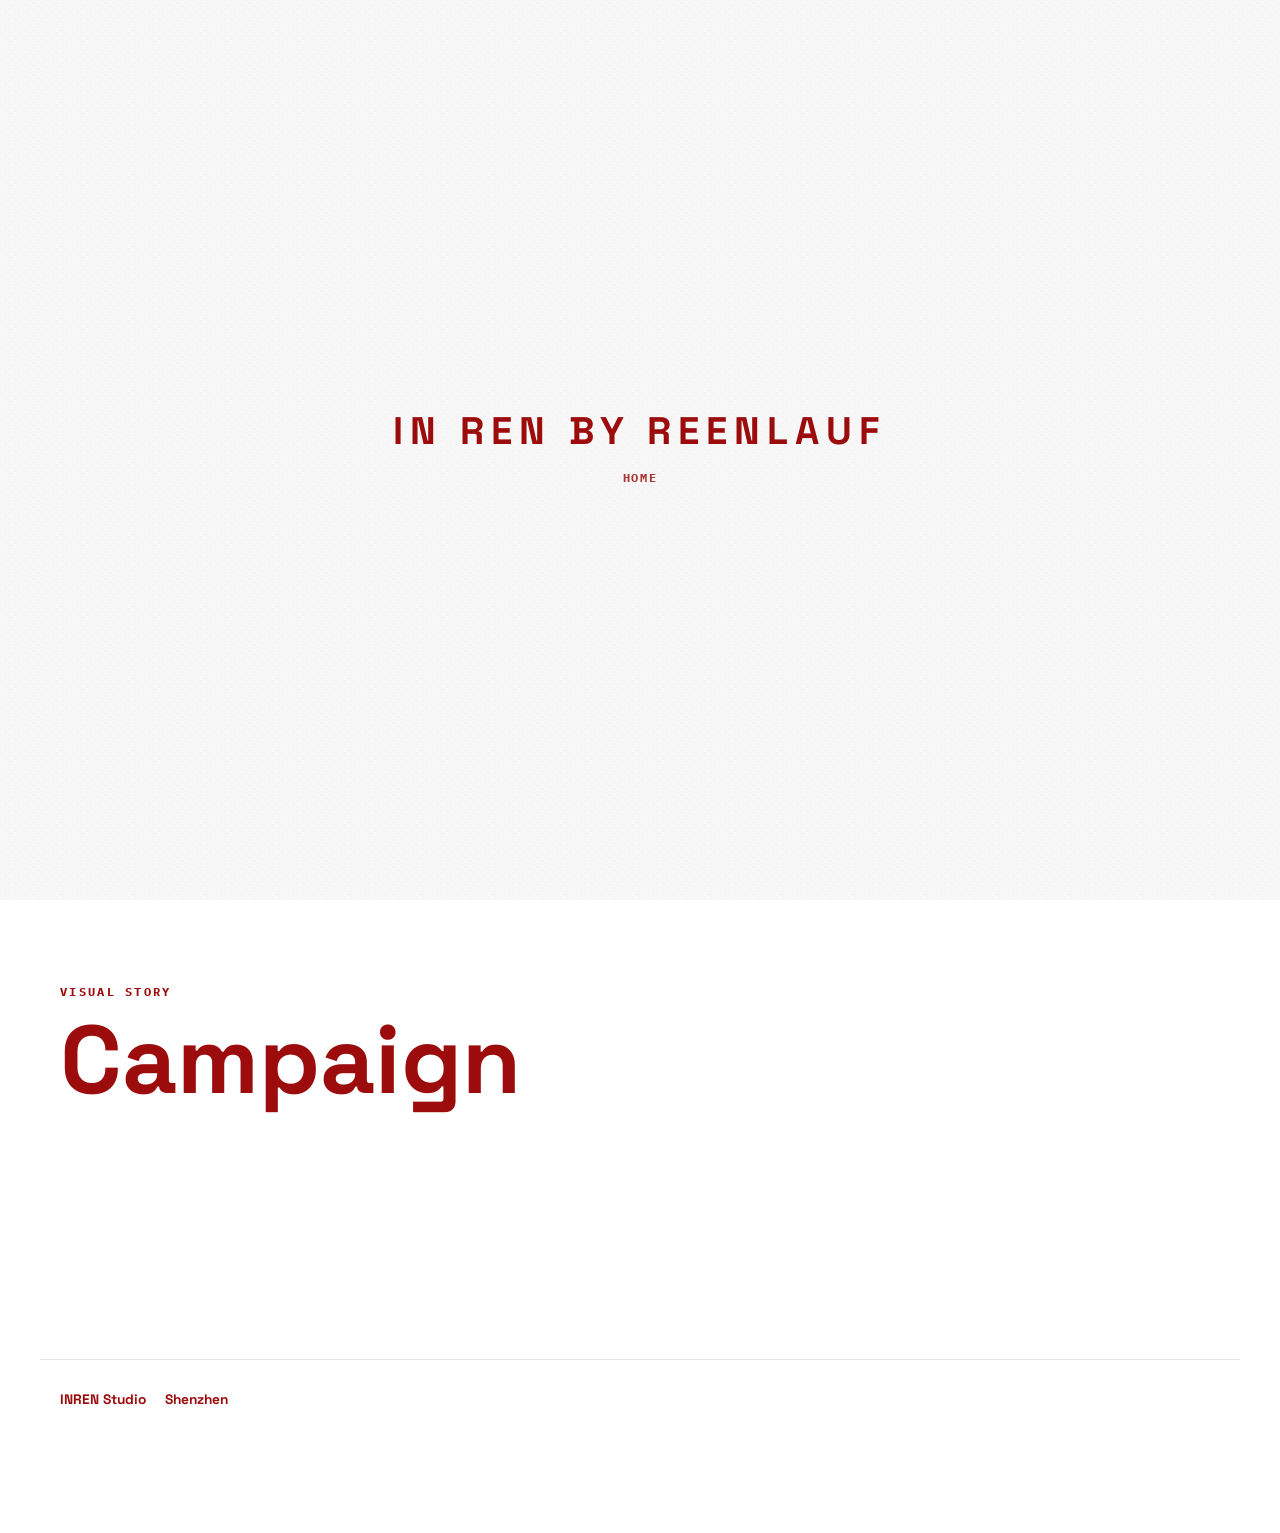
==== commit 3064e041: "fix: update campaign.html image references from JPG to WebP" ====
--- a/campaign.html
+++ b/campaign.html
@@ -10,79 +10,19 @@
     />
     <link rel="preconnect" href="https://fonts.googleapis.com" />
     <link rel="preconnect" href="https://fonts.gstatic.com" crossorigin />
-    <link rel="preconnect" href="https://pub-c58cbb9b5fbc44bb8be16a02a06946f2.r2.dev" crossorigin />
-    <link rel="preload" as="image" href="https://pub-c58cbb9b5fbc44bb8be16a02a06946f2.r2.dev/images/visuals/01/IN%20REN%20CAMPAIGN/1011x.jpg" />
-    <link rel="preload" as="image" href="https://pub-c58cbb9b5fbc44bb8be16a02a06946f2.r2.dev/images/visuals/01/IN%20REN%20CAMPAIGN/1274x.jpg" />
-    <link rel="preload" as="image" href="https://pub-c58cbb9b5fbc44bb8be16a02a06946f2.r2.dev/images/visuals/01/IN%20REN%20CAMPAIGN/1340x.jpg" />
-    <link rel="preload" as="image" href="https://pub-c58cbb9b5fbc44bb8be16a02a06946f2.r2.dev/images/visuals/01/IN%20REN%20CAMPAIGN/0760x.jpg" />
     <link
       href="https://fonts.googleapis.com/css2?family=Space+Grotesk:wght@400;500;600;700&family=IBM+Plex+Mono:wght@400;500&display=swap"
       rel="stylesheet"
     />
     <link rel="stylesheet" href="styles.css" />
-    <link rel="icon" type="image/png" href="favicon.png" />
+    <link rel="icon" type="image/png" href="favicon.webp" />
     <style>
       body.campaign-page {
-        position: relative;
-        isolation: isolate;
-        min-height: 100vh;
-        background-color: #040102;
+        background-image: url('images/visuals/01/IN REN CAMPAIGN/0894.webp');
+        background-size: cover;
+        background-position: center -80px;
+        background-attachment: fixed;
         color: #9C0C0C;
-        overflow-x: hidden;
-      }
-
-      .campaign-backdrop {
-        position: fixed;
-        inset: 0;
-        pointer-events: none;
-        z-index: 0;
-        background:
-          radial-gradient(circle at 16% 18%, rgba(128, 0, 0, 0.28) 0 8%, transparent 24%),
-          radial-gradient(circle at 84% 14%, rgba(62, 0, 0, 0.36) 0 7%, transparent 22%),
-          radial-gradient(circle at 28% 76%, rgba(150, 0, 0, 0.2) 0 9%, transparent 26%),
-          linear-gradient(135deg, #070203 0%, #0f0204 34%, #040102 100%);
-      }
-
-      .campaign-backdrop::before,
-      .campaign-backdrop::after {
-        content: "";
-        position: fixed;
-        inset: -22vmax;
-        pointer-events: none;
-        z-index: 0;
-      }
-
-      .campaign-backdrop::before {
-        background:
-          conic-gradient(from 215deg at 22% 26%, transparent 0 12%, rgba(120, 0, 0, 0.24) 12% 18%, transparent 18% 38%, rgba(58, 0, 0, 0.32) 38% 44%, transparent 44% 100%),
-          conic-gradient(from 35deg at 78% 22%, transparent 0 10%, rgba(160, 0, 0, 0.16) 10% 16%, transparent 16% 42%, rgba(78, 0, 0, 0.24) 42% 49%, transparent 49% 100%),
-          radial-gradient(circle at 18% 20%, rgba(170, 0, 0, 0.5) 0 4%, transparent 15%),
-          radial-gradient(circle at 70% 14%, rgba(110, 0, 0, 0.34) 0 5%, transparent 18%),
-          radial-gradient(circle at 36% 64%, rgba(138, 0, 0, 0.26) 0 7%, transparent 23%),
-          radial-gradient(circle at 82% 72%, rgba(72, 0, 0, 0.28) 0 6%, transparent 22%);
-        filter: blur(40px) saturate(135%);
-        opacity: 0.95;
-        mix-blend-mode: screen;
-        transform: rotate(-6deg);
-      }
-
-      .campaign-backdrop::after {
-        background:
-          radial-gradient(circle at 50% 50%, transparent 0 22%, rgba(0, 0, 0, 0.46) 58%, transparent 74%),
-          radial-gradient(circle at 20% 72%, rgba(86, 0, 0, 0.18) 0 7%, transparent 24%),
-          radial-gradient(circle at 74% 56%, rgba(102, 0, 0, 0.2) 0 8%, transparent 26%),
-          conic-gradient(from 128deg at 44% 58%, transparent 0 28%, rgba(126, 0, 0, 0.16) 28% 34%, transparent 34% 58%, rgba(30, 0, 0, 0.28) 58% 64%, transparent 64% 100%);
-        filter: blur(18px);
-        opacity: 0.7;
-        mix-blend-mode: multiply;
-      }
-
-      .campaign-page .grain,
-      .campaign-page .site-header,
-      .campaign-page main,
-      .campaign-page .site-footer {
-        position: relative;
-        z-index: 1;
       }
 
       .campaign-page .site-header,
@@ -104,14 +44,10 @@
         padding: 2rem 1.25rem;
         max-width: 1200px;
         margin: 0 auto;
-        contain: content;
       }
 
       .gallery-item {
         position: relative;
-        contain: content;
-        content-visibility: auto;
-        contain-intrinsic-size: 420px 560px;
       }
 
       .gallery-item.landscape-item {
@@ -122,25 +58,19 @@
 
       .gallery-image {
         width: 100%;
-        aspect-ratio: 4 / 5;
-        overflow: hidden;
+        background-size: 100% auto;
+        background-position: center;
+        background-repeat: no-repeat;
         border: none;
         border-radius: 10px;
         transition: transform 0.3s ease, box-shadow 0.3s ease;
-        background: #0d120f;
-        position: relative;
-      }
-
-      .gallery-image img {
-        width: 100%;
-        height: 100%;
-        display: block;
-        object-fit: cover;
-      }
-
-      .campaign-gallery + .campaign-gallery {
-        content-visibility: auto;
-        contain-intrinsic-size: 1200px 1500px;
+      }
+
+      .gallery-image.landscape-fixed {
+        width: 75%;
+        aspect-ratio: 3 / 2;
+        height: auto !important;
+        background-size: cover;
       }
 
       .gallery-image:hover {
@@ -159,6 +89,9 @@
           grid-column: span 2;
         }
 
+        .gallery-image.landscape-fixed {
+          width: 75%;
+        }
       }
 
       @media (max-width: 480px) {
@@ -172,6 +105,9 @@
           grid-column: span 1;
         }
 
+        .gallery-image.landscape-fixed {
+          width: 100%;
+        }
       }
 
       .gallery-image {
@@ -224,7 +160,6 @@
     </style>
   </head>
   <body class="season-page campaign-page">
-    <div class="campaign-backdrop" aria-hidden="true"></div>
     <div class="grain" aria-hidden="true"></div>
 
     <header class="site-header">
@@ -246,61 +181,61 @@
 
       <section class="campaign-gallery">
         <div class="gallery-item">
-          <div class="gallery-image"><img src="images/visuals/01/IN REN CAMPAIGN/1011x.jpg" alt="Campaign image 1" loading="eager" fetchpriority="high" decoding="async"></div>
-        </div>
-        <div class="gallery-item">
-          <div class="gallery-image"><img src="images/visuals/01/IN REN CAMPAIGN/1274x.jpg" alt="Campaign image 2" loading="eager" fetchpriority="high" decoding="async"></div>
-        </div>
-        <div class="gallery-item">
-          <div class="gallery-image"><img src="images/visuals/01/IN REN CAMPAIGN/1340x.jpg" alt="Campaign image 3" loading="eager" fetchpriority="high" decoding="async"></div>
-        </div>
-        <div class="gallery-item">
-          <div class="gallery-image"><img src="images/visuals/01/IN REN CAMPAIGN/0760x.jpg" alt="Campaign image 4" loading="eager" fetchpriority="high" decoding="async"></div>
-        </div>
-        <div class="gallery-item">
-          <div class="gallery-image"><img src="images/visuals/01/IN REN CAMPAIGN/0783.jpg" alt="Campaign image 5" loading="eager" fetchpriority="high" decoding="async"></div>
-        </div>
-        <div class="gallery-item">
-          <div class="gallery-image"><img src="images/visuals/01/IN REN CAMPAIGN/0836x.jpg" alt="Campaign image 6" loading="eager" fetchpriority="high" decoding="async"></div>
-        </div>
-        <div class="gallery-item">
-          <div class="gallery-image"><img src="images/visuals/01/IN REN CAMPAIGN/0864x.jpg" alt="Campaign image 7" loading="eager" fetchpriority="high" decoding="async"></div>
-        </div>
-        <div class="gallery-item">
-          <div class="gallery-image"><img src="images/visuals/01/IN REN CAMPAIGN/1269x.jpg" alt="Campaign image 8" loading="eager" fetchpriority="high" decoding="async"></div>
+          <div class="gallery-image" style="background-image: url('images/visuals/01/IN REN CAMPAIGN/1011x.webp');"></div>
+        </div>
+        <div class="gallery-item">
+          <div class="gallery-image" style="background-image: url('images/visuals/01/IN REN CAMPAIGN/1274x.webp');"></div>
+        </div>
+        <div class="gallery-item">
+          <div class="gallery-image" style="background-image: url('images/visuals/01/IN REN CAMPAIGN/1340x.webp');"></div>
+        </div>
+        <div class="gallery-item">
+          <div class="gallery-image" style="background-image: url('images/visuals/01/IN REN CAMPAIGN/0760x.webp');"></div>
+        </div>
+        <div class="gallery-item">
+          <div class="gallery-image" style="background-image: url('images/visuals/01/IN REN CAMPAIGN/0783.webp');"></div>
+        </div>
+        <div class="gallery-item">
+          <div class="gallery-image" style="background-image: url('images/visuals/01/IN REN CAMPAIGN/0836x.webp');"></div>
+        </div>
+        <div class="gallery-item">
+          <div class="gallery-image" style="background-image: url('images/visuals/01/IN REN CAMPAIGN/0864x.webp');"></div>
+        </div>
+        <div class="gallery-item">
+          <div class="gallery-image" style="background-image: url('images/visuals/01/IN REN CAMPAIGN/1269x.webp');"></div>
         </div>
       </section>
 
       <section class="campaign-gallery">
         <div class="gallery-item">
-          <div class="gallery-image"><img src="images/visuals/03/7月/CP/LOOK2/3A9A7864.jpg" alt="Campaign image 9" loading="lazy" fetchpriority="low" decoding="async"></div>
-        </div>
-        <div class="gallery-item">
-          <div class="gallery-image"><img src="images/visuals/03/7月/CP/LOOK2/3A9A7931.jpg" alt="Campaign image 10" loading="lazy" fetchpriority="low" decoding="async"></div>
-        </div>
-        <div class="gallery-item">
-          <div class="gallery-image"><img src="images/visuals/03/7月/CP/LOOK1/inren07191336.jpg" alt="Campaign image 11" loading="lazy" fetchpriority="low" decoding="async"></div>
-        </div>
-        <div class="gallery-item">
-          <div class="gallery-image"><img src="images/visuals/03/7月/CP/LOOK1/inren07191239.jpg" alt="Campaign image 12" loading="lazy" fetchpriority="low" decoding="async"></div>
-        </div>
-        <div class="gallery-item">
-          <div class="gallery-image"><img src="images/visuals/03/7月/CP/LOOK1/inren07191218.jpg" alt="Campaign image 13" loading="lazy" fetchpriority="low" decoding="async"></div>
-        </div>
-        <div class="gallery-item">
-          <div class="gallery-image"><img src="images/visuals/03/5月/CP look2/238A7598.jpg" alt="Campaign image 14" loading="lazy" fetchpriority="low" decoding="async"></div>
-        </div>
-        <div class="gallery-item">
-          <div class="gallery-image"><img src="images/visuals/03/5月/CP look2/238A7443.jpg" alt="Campaign image 15" loading="lazy" fetchpriority="low" decoding="async"></div>
-        </div>
-        <div class="gallery-item">
-          <div class="gallery-image"><img src="images/visuals/03/5月/CP look1/238A7214.jpg" alt="Campaign image 16" loading="lazy" fetchpriority="low" decoding="async"></div>
-        </div>
-        <div class="gallery-item">
-          <div class="gallery-image"><img src="images/visuals/03/3月/238A96182.jpg" alt="Campaign image 17" loading="lazy" fetchpriority="low" decoding="async"></div>
-        </div>
-        <div class="gallery-item">
-          <div class="gallery-image"><img src="images/visuals/03/3月/CP最终修图/LOOK1/238A9411.jpg" alt="Campaign image 18" loading="lazy" fetchpriority="low" decoding="async"></div>
+          <div class="gallery-image" style="background-image: url('images/visuals/03/7月/CP/LOOK2/3A9A7864.webp');"></div>
+        </div>
+        <div class="gallery-item">
+          <div class="gallery-image" style="background-image: url('images/visuals/03/7月/CP/LOOK2/3A9A7931.webp');"></div>
+        </div>
+        <div class="gallery-item">
+          <div class="gallery-image" style="background-image: url('images/visuals/03/7月/CP/LOOK1/inren07191336.webp');"></div>
+        </div>
+        <div class="gallery-item">
+          <div class="gallery-image" style="background-image: url('images/visuals/03/7月/CP/LOOK1/inren07191239.webp');"></div>
+        </div>
+        <div class="gallery-item">
+          <div class="gallery-image" style="background-image: url('images/visuals/03/7月/CP/LOOK1/inren07191218.webp');"></div>
+        </div>
+        <div class="gallery-item">
+          <div class="gallery-image" style="background-image: url('images/visuals/03/5月/CP look2/238A7598.webp');"></div>
+        </div>
+        <div class="gallery-item">
+          <div class="gallery-image" style="background-image: url('images/visuals/03/5月/CP look2/238A7443.webp');"></div>
+        </div>
+        <div class="gallery-item">
+          <div class="gallery-image" style="background-image: url('images/visuals/03/5月/CP look1/238A7214.webp');"></div>
+        </div>
+        <div class="gallery-item">
+          <div class="gallery-image" style="background-image: url('images/visuals/03/3月/238A96182.webp');"></div>
+        </div>
+        <div class="gallery-item">
+          <div class="gallery-image" style="background-image: url('images/visuals/03/3月/CP最终修图/LOOK1/238A9411.webp');"></div>
         </div>
       </section>
     </main>
@@ -316,34 +251,53 @@
       <p>Shenzhen</p>
     </footer>
 
-    <script src="asset-base.js"></script>
     <script src="script.js"></script>
     <script>
+      // 动态调整图片高度
       document.addEventListener('DOMContentLoaded', function() {
         const galleryImages = document.querySelectorAll('.gallery-image');
         const modal = document.getElementById('imageModal');
         const modalImage = document.getElementById('modalImage');
-        const resolveAsset = window.inrenResolveAssetUrl || ((value) => value);
-
+        const modalContent = document.querySelector('.campaign-modal-content');
+        
+        // 图片高度调整
         galleryImages.forEach(img => {
-          const thumbnail = img.querySelector('img');
-          const imageUrl = thumbnail?.getAttribute('src') || thumbnail?.src || '';
-          if (thumbnail) {
-            thumbnail.src = resolveAsset(imageUrl);
-          }
-
+          const galleryItem = img.closest('.gallery-item');
+          const backgroundImage = img.style.backgroundImage;
+          const imageUrl = backgroundImage.replace(/url\(['"]?([^'")]+)['"]?\)/, '$1');
+          
+          const tempImg = new Image();
+          tempImg.onload = function() {
+            if (this.width > this.height) {
+              img.classList.add('landscape-fixed');
+              galleryItem?.classList.add('landscape-item');
+              img.style.height = '';
+            } else {
+              img.classList.remove('landscape-fixed');
+              galleryItem?.classList.remove('landscape-item');
+              const aspectRatio = this.height / this.width;
+              const containerWidth = img.offsetWidth;
+              const calculatedHeight = containerWidth * aspectRatio;
+              img.style.height = calculatedHeight + 'px';
+            }
+          };
+          tempImg.src = imageUrl;
+
+          // 点击放大图片
           img.addEventListener('click', function() {
-            modalImage.src = resolveAsset(imageUrl);
+            modalImage.src = imageUrl;
             modal.classList.add('active');
             document.body.style.overflow = 'hidden';
           });
         });
 
+        // 点击任意位置关闭
         modal.addEventListener('click', function(e) {
           modal.classList.remove('active');
           document.body.style.overflow = 'auto';
         });
 
+        // 按 ESC 键关闭
         document.addEventListener('keydown', function(e) {
           if (e.key === 'Escape') {
             modal.classList.remove('active');
--- a/styles.css
+++ b/styles.css
@@ -34,6 +34,15 @@
   line-height: 1.45;
 }
 
+img.inren-image-fallback {
+  background:
+    radial-gradient(circle at 20% 20%, rgba(0, 166, 82, 0.18), transparent 42%),
+    linear-gradient(145deg, #09150f 0%, #13241b 60%, #0b1812 100%);
+  border: 1px dashed rgba(90, 153, 112, 0.6);
+  padding: 0.75rem;
+  object-fit: contain !important;
+}
+
 .grain {
   position: fixed;
   inset: 0;
@@ -152,7 +161,7 @@
   height: auto;
   aspect-ratio: var(--home-image-ratio, 3 / 4);
   max-height: min(93.6vh, 984px);
-  background-image: var(--home-right-image-url, url("images/visuals/01/IN REN CAMPAIGN/0836x.jpg"));
+  background-image: var(--home-right-image-url, url("images/visuals/01/IN REN CAMPAIGN/0836x.webp"));
   background-size: cover;
   background-position: center;
   background-repeat: no-repeat;
@@ -178,7 +187,7 @@
 }
 
 .home-page .home-right-image::before {
-  background-image: var(--home-right-image-url, url("images/visuals/01/IN REN CAMPAIGN/0836x.jpg"));
+  background-image: var(--home-right-image-url, url("images/visuals/01/IN REN CAMPAIGN/0836x.webp"));
   background-size: cover;
   background-position: calc(50% + var(--wave-shift-x)) calc(50% + var(--wave-shift-y));
   background-repeat: no-repeat;
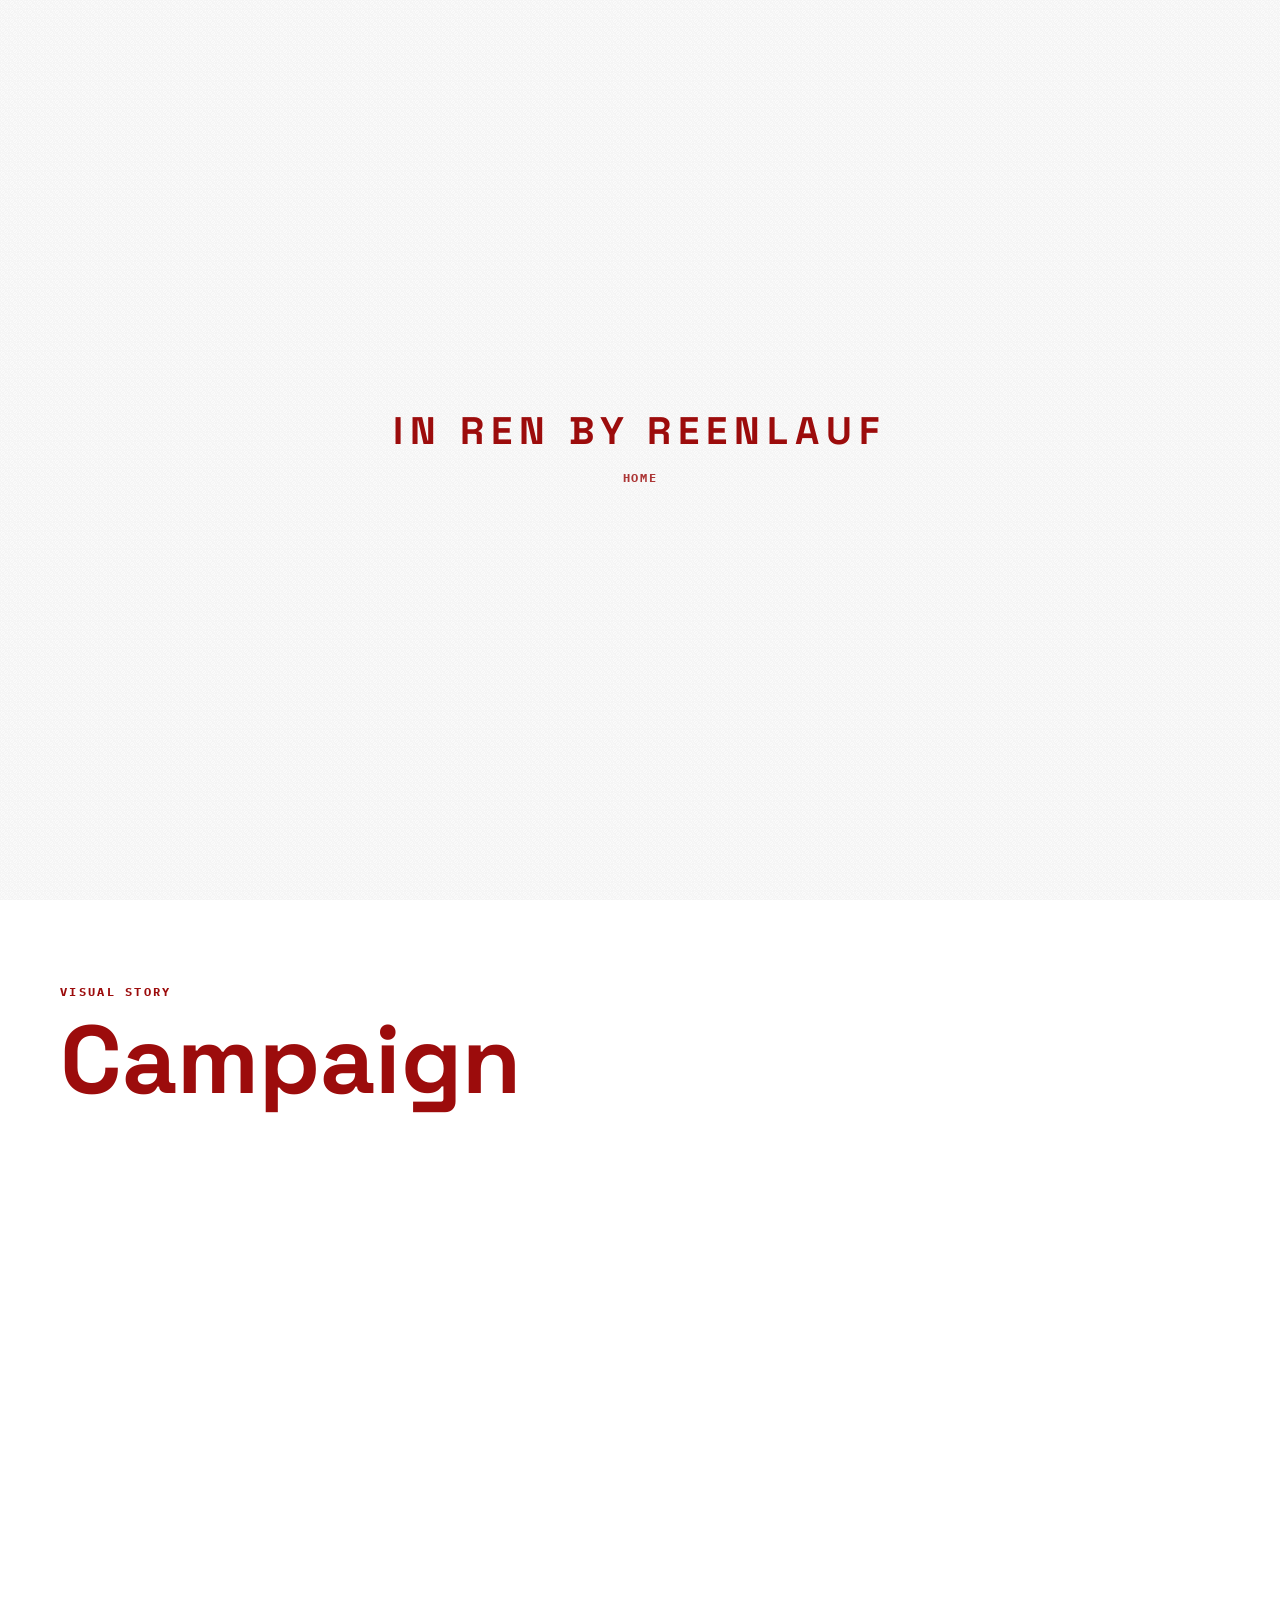
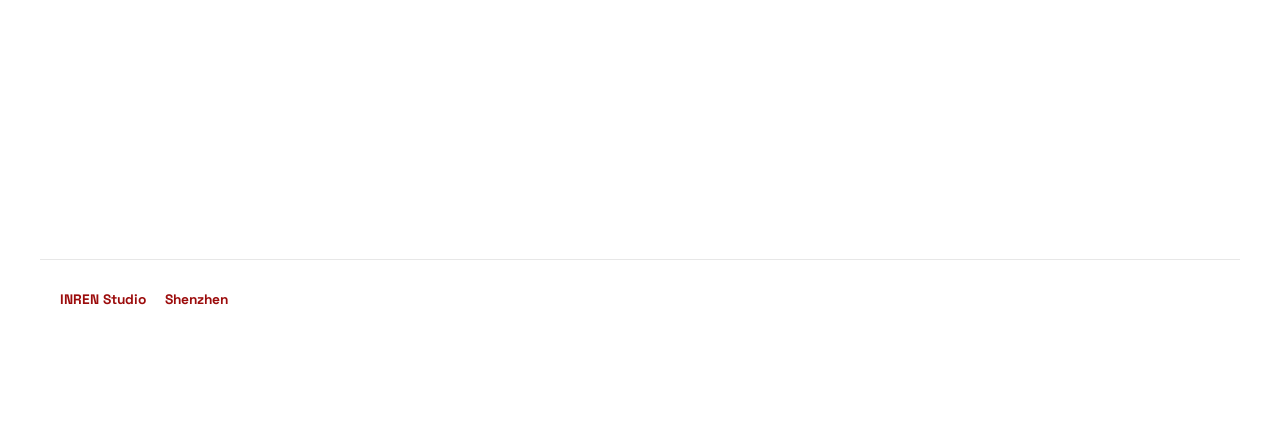
==== commit ca0d6e37: "fix: add default height and fix background sizing for gallery images" ====
--- a/campaign.html
+++ b/campaign.html
@@ -58,7 +58,8 @@
 
       .gallery-image {
         width: 100%;
-        background-size: 100% auto;
+        min-height: 300px;
+        background-size: cover;
         background-position: center;
         background-repeat: no-repeat;
         border: none;
@@ -68,8 +69,8 @@
 
       .gallery-image.landscape-fixed {
         width: 75%;
+        height: auto;
         aspect-ratio: 3 / 2;
-        height: auto !important;
         background-size: cover;
       }
 
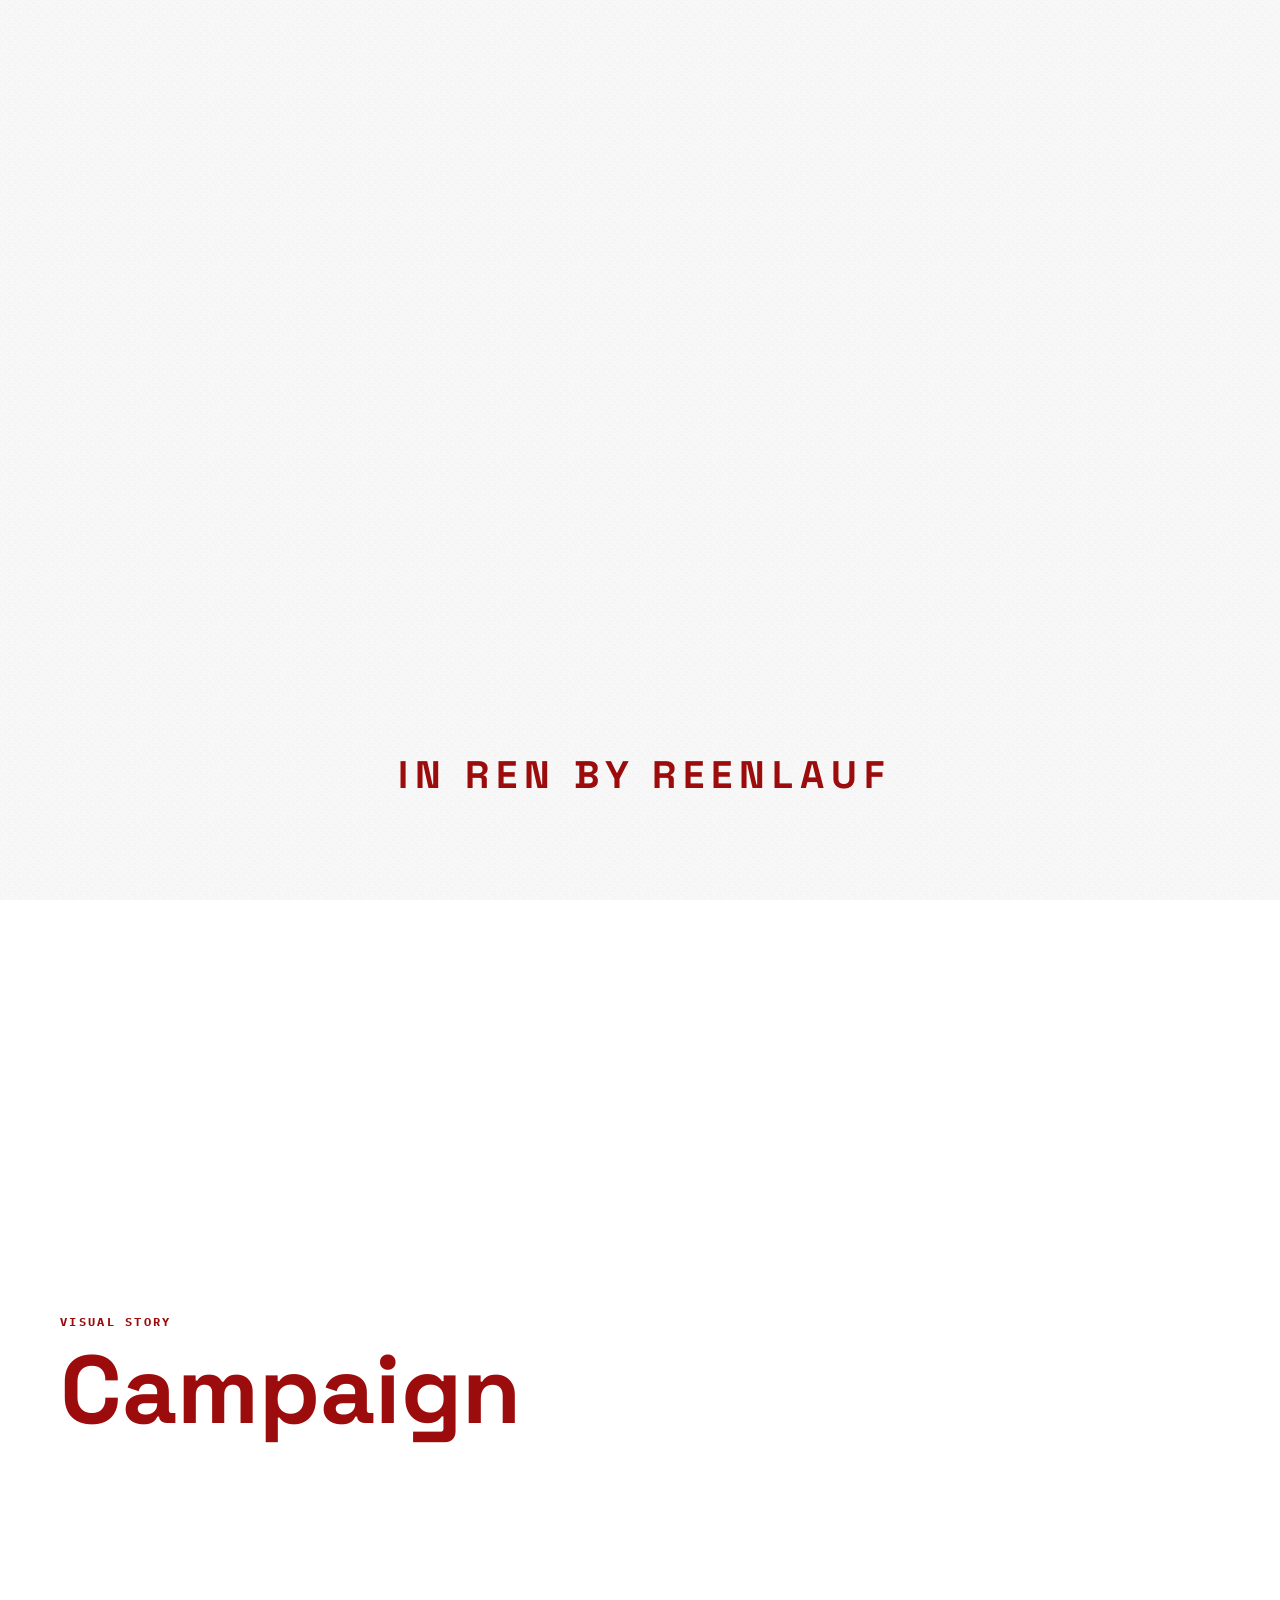
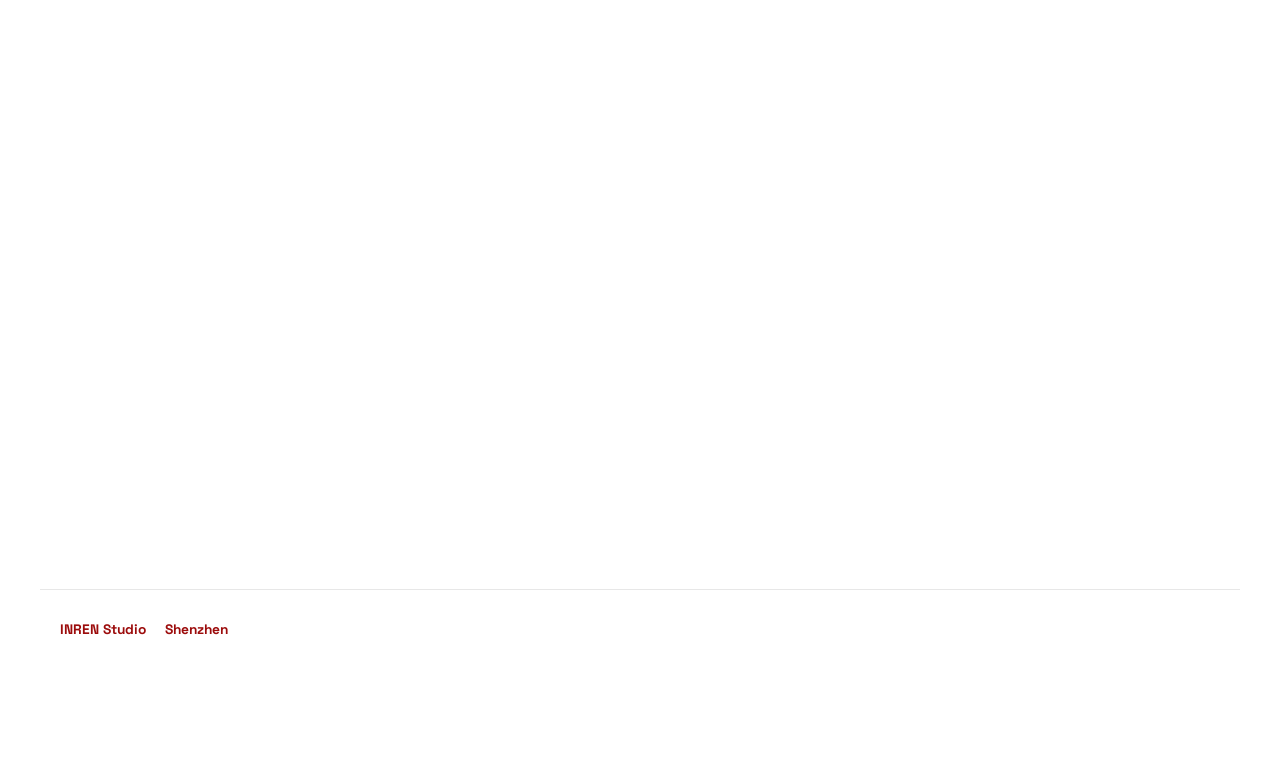
==== commit dc9e59c9: "Revert "更新可见favicon" This reverts commit f5983771aa600a79132a3ca0b6acbf0ed303e823." ====
--- a/campaign.html
+++ b/campaign.html
@@ -15,10 +15,10 @@
       rel="stylesheet"
     />
     <link rel="stylesheet" href="styles.css" />
-    <link rel="icon" type="image/png" href="favicon.webp" />
+    <link rel="icon" type="image/png" href="favicon-v2.png?v=3" />
     <style>
       body.campaign-page {
-        background-image: url('images/visuals/01/IN REN CAMPAIGN/0894.webp');
+        background-image: var(--campaign-bg);
         background-size: cover;
         background-position: center -80px;
         background-attachment: fixed;
@@ -35,6 +35,44 @@
       .campaign-page .site-footer,
       .campaign-page .site-footer p {
         color: #9C0C0C;
+      }
+
+      .campaign-page .site-header {
+        justify-content: flex-start;
+        align-items: flex-start;
+      }
+
+      .campaign-page .header-brand {
+        position: absolute;
+        top: calc(50% + 328px);
+        left: calc(50% + 5px);
+        width: auto;
+        padding: 0;
+        transform: translate(-50%, -50%);
+        text-align: center;
+      }
+
+      .campaign-page .brand-button {
+        transition: color 180ms ease;
+      }
+
+      .campaign-page .brand-button:hover {
+        color: inherit;
+        animation: none;
+      }
+
+      .campaign-page .brand-button.campaign-hover-active {
+        color: var(--ink);
+      }
+
+      .campaign-page .header-nav {
+        position: absolute;
+        top: 1rem;
+        left: 1.25rem;
+      }
+
+      .campaign-page main {
+        padding-top: 350px;
       }
 
       .campaign-gallery {
@@ -160,17 +198,20 @@
       }
     </style>
   </head>
-  <body class="season-page campaign-page">
+  <body
+    class="season-page campaign-page"
+    style="--campaign-bg: url('images/visuals/01/IN REN CAMPAIGN/0894.webp');"
+  >
     <div class="grain" aria-hidden="true"></div>
 
     <header class="site-header">
       <div class="header-brand">
-        <a class="brand" href="index.html">IN REN BY REENLAUF</a>
-      </div>
-      <div class="header-nav">
-        <nav class="site-nav" aria-label="Main navigation">
-          <a href="index.html">Home</a>
-        </nav>
+        <a class="brand brand-button" href="index.html" aria-label="IN REN BY REENLAUF">
+          <span class="brand-label">IN REN BY REENLAUF</span>
+          <canvas class="brand-glitch-canvas" aria-hidden="true"></canvas>
+          <span class="brand-label-r" aria-hidden="true">IN REN BY REENLAUF</span>
+          <span class="brand-label-b" aria-hidden="true">IN REN BY REENLAUF</span>
+        </a>
       </div>
     </header>
 
@@ -252,6 +293,7 @@
       <p>Shenzhen</p>
     </footer>
 
+    <script src="asset-base.js"></script>
     <script src="script.js"></script>
     <script>
       // 动态调整图片高度
